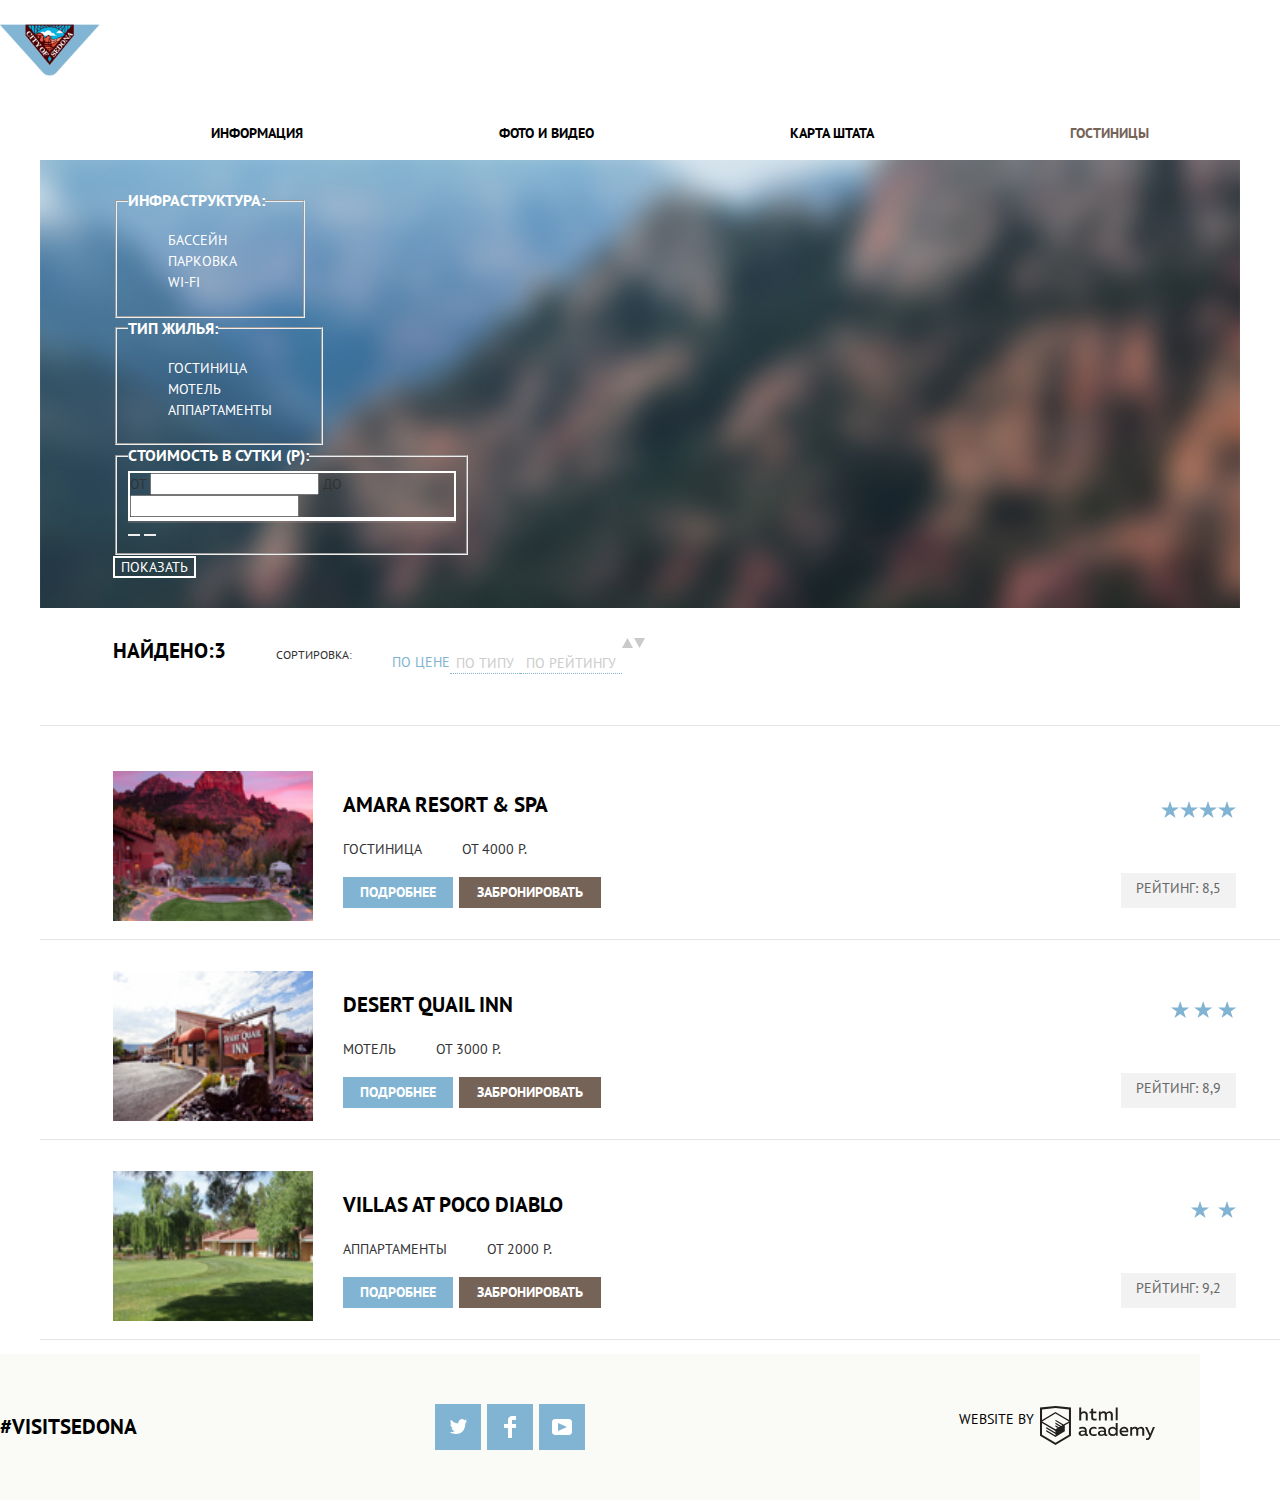
==== catalog.html @ 6a57497c "Sedona CSS 6" ====
<!DOCTYPE html>
<html lang='ru'>
  <head>
    <meta charset='utf-8'>
    <title>HTML Academy: Седона</title>
    <link rel='stylesheet' href='css/normalize.css'>
    <link rel='stylesheet' href='https://fonts.googleapis.com/css?family=PT+Sans:400,700&amp;subset=cyrillic'>
    <link rel='stylesheet' href='css/style.css'>
  </head>

  <body>
   <div class='wrapper'>

     <header class='main-header'>
       <a href='#' class='main-header-logo' aria-label='Main Page'>
         <img src='img/header/logo.svg' width='100' height='100' alt='Логотип проекта 'Седона''>
       </a>
       <nav class='main-navigation'>
         <ul class='site-navigation'>
           <li><a href='#' aria-label='Info'>Информация</a></li>
           <li><a href='#' aria-label='Photo and Video'>Фото и Видео</a></li>
           <li><a href='#' aria-label='Map of the State'>Карта Штата</a></li>
           <li><a href='#' aria-label='Hotels' class='active'>Гостиницы</a></li>
         </ul>
       </nav>
     </header>

    <main class='container'>
      <h1 class='visually-hidden'>Подбор гостиницы</h1>

      <section class='filters'>
        <h2 class='visually-hidden'>Фильтр товаров</h2>

        <form action='https://echo.htmlacademy.ru' class='filters-form' method='get'>
          <fieldset class='filters-left'>
            <legend class='filter-caption'>Инфраструктура:</legend>
          <ul class='filters-list'>
            <li class='filters-option'>
              <input type='checkbox' class='visually-hidden filters-checkbox' name='Infrastructure' id='filter-pool'  value='Бассейн' checked>
              <label for='filter-pool'>Бассейн</label>
            </li>
            <li class='filters-option'>
              <input type='checkbox' class='visually-hidden filters-checkbox' name='Infrastructure' id='filter-parking'  value='Парковка' >
              <label for='filter-parking'>Парковка</label>
            </li>
            <li class='filters-option'>
              <input type='checkbox' class='visually-hidden filters-checkbox' name='Infrastructure' id='filter-internet'  value='Wi-Fi' >
              <label for='filter-internet'>WI-FI</label>
            </li>
          </fieldset>

          <fieldset class='filters-center'>
            <legend class='filter-caption'>Тип жилья:</legend>
          <ul class='filters-list'>
            <li class='filters-option'>
              <input type='checkbox' class='visually-hidden filters-checkbox' name='type-of-house' id='filter-hotel' value='Отель' checked>
              <label for='filter-hotel'>Гостиница</label>
            </li>
            <li class='filters-option'>
              <input type='checkbox' class='visually-hidden filters-checkbox' name='type-of-house' id='filter-motel' value='Мотель' checked>
              <label for='filter-motel'>Мотель</label>
            </li>
            <li class='filters-option'>
              <input type='checkbox' class='visually-hidden filters-checkbox' name='type-of-house' id='filter-apartment' value='Аппартаменты' checked>
              <label for='filter-apartment'>Аппартаменты</label>
            </li>
          </fieldset>

          <fieldset class='filters-cost'>
          <legend class='filter-caption'>Стоимость в сутки (Р):</legend>
            <div class='filters-cost-inputs'>
              <label for='cost-from'>от</label>
              <input type='text' class='filters-cost-input filters-cost-input-min' name='cost-from' id='cost-from' value='0'>
              <label for='cost-to'>до</label>
              <input class=' filters-cost-input filters-cost-input-max' type='text' name='cost-to' id='cost-to' value='3000'>
            </div>
            <div class='filters-range'>
              <div class='filters-range-scale'>
                <div class='filters-range-bar'></div>
              </div>
              <button class='filters-range-slider filters-range-slider-min' type='button' tabindex='-1'></button>
              <button class='filters-range-slider filters-range-slider-max' type='button' tabindex='-1'></button>
            </div>
          </fieldset>

          <button type='submit' class='filter-button'>Показать</button>
        </form>
      </section>

      <section class='catalog'>
        <div class='catalog-filter'>
        <h2 class='visually-hidden'>Подобранные гостиницы</h2>
        <span class='catalog-result'>Найдено:3</span>

        <span class='catalog-sorting'>Сортировка:</span>
          <ul class='catalog-sorting-list'>
            <li class='catalog-sorting-current'>По цене</li>
            <li class='catalog-sorting-item'>
              <button type='button' class='catalog-sorting-item-button'>По типу</button>
            </li>
            <li class='catalog-sorting-item'>
              <button type='button' class='catalog-sorting-item-button'>По рейтингу</button>
            </li>
          </ul>

          <button type='button' class='catalog-sorting-button catalog-sorting-button-up'></button>
          <button type='button' class='catalog-sorting-button catalog-sorting-button-down'></button>
      </div>

        <ul class='catalog-list'>
            <li class='catalog-item'>
              <div class='catalog-item-image'>
               <img src='img/catalog/Amara-Resort-Spa.jpg' width='200' height='150' alt='Amara Resort & Spa'>
             </div>
             <div class='catalog-info'>
               <a href='#' aria-label='More Information' class='catalog-item-name'>
                 <h3>Amara Resort & Spa</h3>
               </a>
               <span class='text'>Гостиница</span>
               <span class='text'>От 4000 Р.</span>
              <a class='button-more' href='#' aria-label='More Information'> Подробнее </a>
              <a class='button-book' href='#' aria-label='Book'>Забронировать</a>
            </div>
            <div class='rating'>
              <div class='catalog-stars catalog-stars-4'></div>
              <div class='catalog-rating'>Рейтинг: 8,5</div>
            </div>
            </li>

            <li class='catalog-item'>
              <div class='catalog-item-image'>
               <img src='img/catalog/Desert-Quail-Inn.jpg' width='200' height='150' alt='Desert Quail Inn'>
             </div>
             <div class='catalog-info'>
               <a href='#' aria-label='More Information' class='catalog-item-name'>
                 <h3>Desert Quail Inn</h3>
               </a>
               <span class='text'>Мотель</span>
               <span class='text'>От 3000 Р.</span>
              <a class='button-more' href='#' aria-label='More Information'> Подробнее </a>
              <a class='button-book' href='#' aria-label='Book'>Забронировать</a>
            </div>
            <div class='rating'>
              <div class='catalog-stars catalog-stars-3'></div>
              <div class='catalog-rating'>Рейтинг: 8,9</div>
            </div>
            </li>

            <li class='catalog-item'>
              <div class='catalog-item-image'>
               <img src='img/catalog/Villas-at-Poco-Diablo.jpg' width='200' height='150' alt='Villas at Poco Diablo'>
             </div>
             <div class='catalog-info'>
               <a href='#' aria-label='More Information' class='catalog-item-name'>
                 <h3>Villas at Poco Diablo</h3>
               </a>
               <span class='text'>Аппартаменты</span>
               <span class='text'>От 2000 Р.</span>
              <a class='button-more' href='#' aria-label='More Information'> Подробнее </a>
              <a class='button-book' href='#' aria-label='Book'>Забронировать</a>
            </div>
            <div class='rating'>
              <div class='catalog-stars catalog-stars-2'></div>
              <div class='catalog-rating'>Рейтинг: 9,2</div>
            </div>
            </li>
          </ul>
      </section>
    </main>

    <footer class='main-footer'>
      <div class='footer-container'>
        <a class='transfer' href='#' aria-label='Visit Sedona'>#VISITSEDONA</a>

        <div class='footer-social'>
        <ul class='social-list'>
          <li class='social-element'>
            <a class='social-button twitter' href='#' aria-label='Twitter'>Twitter </a>
          </li>
          <li class='social-element'>
            <a class='social-button facebook' href='#' aria-label='Facebook'>Facebook</a>
          </li>
          <li class='social-element'>
            <a class='social-button youtube' href='#' aria-label='Youtube'>Youtube</a>
          </li>
        </ul>
      </div>

      <a class='copyright' href='https://htmlacademy.ru' aria-label='HTML academy'> Website By
        <div class="copyright-image"></div>
      </a>
    </div>
    </footer>

  </div>
  </body>
</html>
---- css/style.css ----
html, body {
  min-width: 1200px;
}

body {
  margin: 0;
  padding: 0;

  font-family: 'PT Sans', Arial, sans-serif;
  font-size: 14px;
  line-height: 21px;
  color: #333333;
  text-transform: uppercase;

  backrgound-color: #ffffff;
}

a {
  text-decoration: none;
}

button {
  font: inerit;
  text-align:center;
  vertical-align: middle;
  text-transform: uppercase;
  border:none;
}

.visually-hidden {
  position: absolute;
  width: 1px;
  height: 1px;
  margin: -1px;
  border: 0;
  padding: 0;
  clip: rect(0 0 0 0);
  overflow: hidden;
}

/* 1. HEADER */

.main-navigation {
  padding:0 73px;
  line-height: 26px;
  font-weight: 700;
  color: #000000;
}

.main-header-logo {
  width: 138px;
  height: 70px;
}
/* как сделать его посередине внутри ul site-navigation, если его внутри ul нет? */
/* как сделать, чтобы он вылезал на часть .main-banner? */

.site-navigation {
  display:flex;
  flex-direction: row;
  align-items: center;
  justify-content: space-around;
  flex-wrap: nowrap;
  width: 100%;
  list-style: none;
}

.site-navigation a {
  color: #000000;
}

.site-navigation a:hover {
  color: #81b3d2;
}

.site-navigation a:focus {
  color: rgba(0, 0, 0, 0.3);
}

.site-navigation a:active, .site-navigation a.active {
  color: #766357
}

/* 2 ИНФОРМАЦИОННАЯ СЕКЦИЯ НА ОСНОВНОЙ СТРАНИЦЕ */
/* 2.1. БАННЕР И ЗАГОЛОВОК */
.container {
  width: 1200px;
  margin: 0 auto;
  padding: 0 10px;
}

.main-banner {
  height: 512px;
  background-image:
  url('../img/main-page/main-page-welcome.png'),
  url('../img/main-page/main-page-background-form.png'),
  url('../img/main-page/main-page-background.jpg');
  background-repeat: no-repeat;
  background-color: #88bad8;
  background-position:  center center, center bottom, center;
  /* Картинка для фона - менять картинку или размеры */
}

.info {
  text-align: center;
}

.info h3 {
  font-size: 21px;
  font-weight: 700;
  line-height: 26px;
  color: #000000;
}

.advantage {
  margin:0;
  padding: 50px 350px;
  display:flex;
  flex-direction: row;
  align-items: center;
  flex-wrap: wrap;
}

.advantage h3 {
  width: 440px;
  margin-top: 10px;
  margin-bottom: 30px;
}

.advantage .text {
  width: 500px;
  line-height: 26px;
}

/* 2.2. ПЯТЬ ПРИЧИН */
/* 2.2.1. ГОЛУБЫЕ КВАДРАТЫ */
.odd {
  margin:0;
  padding:0;
  display: flex;
  flex-direction: row;
  justify-content: space-between;
  width: 100%;

  color: #ffffff;
  background-color: #81b3d2;
}

.odd h3 {
  color: #ffffff;
}

.odd .text {
    margin-top: 21px;
}

.info-cell {
  flex-direction: column;
  justify-content: center;
  flex-wrap: wrap;
  width: 400px;
  text-align: center;
  padding-top: 45px;
  padding-bottom: 60px;
 }

.reason-1 {
  width: 308px;
  margin: auto;
}

.reason-2 {
  width: 303px;
  margin: auto;
}

.info-section-background-1, .info-section-background-2 {
  width: 800px;
  height: 256px;
  background-repeat: no-repeat;
  background-color: #88bad8;
}

.info-section-background-1 {
  background-image: url('../img/main-page/main-page-info-background-1.jpg');
}

.info-section-background-2 {
  background-image: url('../img/main-page/main-page-info-background-2.jpg');
}

/* 2.2.2. ДОМ, ГАБМБУРГЕР, ПОДАРОК */

.info-section ul {
  list-style: none;
}

.second .features-list {
  margin:0;
  padding:0;
  list-style: none;
  display: flex;
  align-items: center;
  justify-content: space-around;
  width: 100%;
}

.second .features-item {
  width: 304px;
  margin-top: 55px;
  margin-bottom: 85px
}

.info .icon {
  background-repeat: no-repeat;
  margin:auto;
}

.house {
  width: 75px;
  height: 72px;
  background-image: url('../img/main-page/icon-house.svg');
}

.hamburger {
  width: 74px;
  height: 70px;
  background-image: url('../img/main-page/icon-hamburger.svg');
}

.gift {
  width: 64px;
  height: 76px;
  background-image: url('../img/main-page/icon-gift.svg');
}

/* 2.2.3. СЕРЫЕ КВАДРАТЫ */


.last .features-list {
  margin:0;
  padding:0;
  list-style: none;
  display: flex;
  align-items: center;
  justify-content: space-around;
  width: 100%;
  background-color: #eeeeee;
}

.last .features-item {
  width: 270px;
}

.last h3 {
  margin-top: 45px;
}

.last .text {
  margin-top: 25px;
  margin-bottom: 65px;
}


/* 3. ПОИСК ОТЕЛЯ НА ОСНОВНОЙ СТРАНИЦЕ */

.main-page-hotel-search {
  margin: 0;
  padding: 0;
  width: 568px;
  text-align: center;
  line-height: 24px;
}

.main-page-hotel-search .caption {
  font-size: 30px;
  font-weight: 700;
  line-height: 36px;
}


.hotel-search-header {
  width: 568px;
  text-align: center;
  padding-top: 55px;
  padding-bottom: 55px;
}

.hotel-search-header .caption {
  margin-bottom: 35px;
}

.hotel-search-button, .hotel-search-submit-button {
  font-family: 'PT Sans', Arial, sans-serif;
  font-size: 21px;
  font-weight:700;
  line-height: 26px;
  text-align: center;
  color: #ffffff;
}

.hotel-search-button {
  width: 568px;
  background-color: #766357;
}

.hotel-search-button:hover {
  background-color: #604e43;
}

.hotel-search-button:active {
  background-color: #503e33;
}

.hotel-search-button:focus,
.hotel-search-submit-button:focus {
  color: rgba (255, 255, 255, 0.3);
}

.hotel-search {
  width: 458px;
  margin: 55px;
  margin-bottom: 167px;
  text-align: left;
}
.hotel-search .label, .hotel-search input {
  font-family: 'PT Sans', Arial, sans-serif;
  font-weight: 700;
  line-height: 26px;
}

.-hotel-search .input {
  background-color: #f2f2f2;
}

.hotel-search input:hover {
  background-color: #ebebeb;
}

.hotel-search input:focus {
  background-color: #ffffff;
  border: 2px solid #e5e5e5;
}

.input-date {
  width: 346px;
  margin-bottom: 30px;
  margin-left: 17px;
  padding: 10px 13px;
}

.calendar {
  font-size: 0;
  background-image: url('../img/main-page/calendar.svg');
}

.calendar:hover {
  background-image: url('../img/main-page/calendar-hover.svg');
}

.calendar:active {
  background-image: url('../img/main-page/calendar-active.svg');
}

.search-input-number{
  display: flex;
  flex-direction: row;
  justify-content: space-between;
}

.search-number, .search-plus, .search-minus {
  width: 38px;
  text-align: center;
}

.search-minus, .search-plus  {
  line-height: 26px;
}

.search-minus, .search-plus, {
  color: #a9a9a9;
}

.search-minus:hover, .search-plus:hover {
  color: #000000;
}

.search-minus:active, .search-plus:active  {
  color: #81b3d2;
}

.hotel-search-submit-button {
  width: 458px;
  background-color: #81b3d2;
}

.hotel-search-submit-button:hover {
  background-color: #669ec0;
}

.hotel-search-submit-button:active {
  background-color: #5496bd;
}

.map {
  width: 1200px;
  height: 748px;
  background-image: url('../img/main-page/map');
  background-position: no-repeat;
  background-color: #f2f1ef;
}

/* 4. ПОДВАЛ */
.main-footer {
  width: 1200px;
  padding: 36px 0;
  background-color: rgba(249,251, 246, 0.9);
}

.footer-container {
  display:flex;
  align-items: center;
  justify-content: space-around;
}

.transfer {
  width: 145px;
  margin-right: 250px;

  font-size: 21px;
  font-weight: 700;
  line-height: 26px;
  color: #000000;
}

.footer-social {
  width: 200px;
}

.social-list {
  display: flex;
  flex-wrap: wrap;
  list-style: none;
}

.social-button {
  display:flex;
  width: 46px;
  height: 46px;
  margin-right: 6px;

  font-size: 0;

  background-color: #81b3d2;
  background-repeat :no-repeat;
  background-position: center;
}

.social-button:hover {
  background-color: #669ec0;
}

.social-button:active {
  background-color: #5496bd;
  opacity: 0.3;
}

.twitter {
  background-image:  url('../img/footer/twitter.svg');
}

.facebook {
  background-image:  url('../img/footer/facebook.svg');
}

.youtube {
  background-image:  url('../img/footer/youtube.svg');
}

.copyright {
  display: flex;

  width: 241px;
  margin-left: auto;

  text-align: center;
  line-height: 26px;
  color: #000000;
}

.copyright-image {
    width: 115px;
    height: 41px;
    margin-left: 6px;
    background-image:  url('../img/footer/logo-htmlacademy.svg');
    background-repeat: no-repeat;
}

.copyright-image:hover {
  background-image:  url('../img/footer/logo-htmlacademy-hover.svg');
}

.copyright-image:active {
  background-image:  url('../img/footer/logo-htmlacademy-active.svg');
}

/* 5.КАТАЛОГ- ФИЛЬТР*/

.filters {
  display:flex;
  flex-direction: column;
  align-items: left;
  flex-wrap: nowrap;
  width: 100%;
  padding: 30px 73px;

}

/* fieldset {
  border: none;
} */

.filters-list {
  list-style: none;
  color: #ffffff;
}

.filter-caption {
  font-size: 16px;
  font-weight: 700;
  color: #ffffff;
}

.filters-left {
  width: 165px;
  text-align: left;
}

.filters-center {
  width: 183px;
  text-align: left;
}

.filters-cost {
  width: 328px;
}

.filters-cost-inputs{
  border: 2px solid #ffffff;
  background-color: transparent;
}

.filters-cost-input {
  font-family: 'PT Sans', Arial, sans-serif;
  color: #ffffff;
}

.filters-range-scale {
  border-bottom: 2px solid rgba(166, 140, 135, 0.3);
}

.filters-range-bar {
  border-bottom: 2px solid #ffffff;
}

.filters-range-slider {
  background-image: url('../img/catalog/filter-range.jpg');
}

.filters-range-slider:hover {
  background-image: url('../img/catalog/filter-range-hover.jpg');
}

.filter-button {
  font-family: 'PT Sans', Arial, sans-serif;
  color: #ffffff;
  border: 2px solid #ffffff;
  background-color: transparent;
}

.filter-button:hover {
  color: #000000;
  background-color: #ffffff;
  border: 2px solid #ffffff;
}

.filters {
  background-image: url('../img/catalog/catalog-background.jpg');
  background-repeat: no-repeat;
  width: 100%;
}

.filters-checkbox, .filters-checkbox:hover  {
  background-image: url('../img/footer/checkbox-off.svg');
}

.filters-checkbox:checked, .filters-checkbox:checked:hover {
  background-image: url('../img/footer/checkbox-on.svg');
}

/* 6. КАТАЛОГ-СОРТИРОВКА*/

.catalog-filter {
  display: flex;
  flex-direction: row;
  flex-wrap: nowrap;
  justify-content: left;
  width: 100%;
  border-bottom: 1px solid #e5e5e5;
  padding: 30px 73px;
  padding-bottom: 37px;
  margin: 0;
}
/* 6.1 СОРТИРОВКА ПО ЦЕНЕ... */
.catalog-sorting {
  font-size: 12px;
  line-height: 18px;
  margin-left: 50px;
  margin-top: 8px;
}

.catalog-sorting-list {
  list-style: none;
  display: flex;
  flex-direction: row;
  flex-wrap: nowrap;
  justify-content: space-between;
  text-align: center;
  width: 250 px;
/* не получается выровнять */
}

.catalog-sorting-item-button {
  color: #cccccc;
  background-color: transparent;
}

.catalog-sorting-item, .catalog-sorting-item:hover{
  border-bottom: 1px dotted #81b3d2;
}

.catalog-sorting-current, .catalog-sorting-item:hover{
  color: #81b3d2;
}

.catalog-sorting-item:active {
  color: #000000;
  text-decoration: none;
}
/* 6.2 СОРТИРОВКА. ТРЕУГОЛЬНИКИ */

.catalog-sorting-button {
  width: 11px;
  height: 10px;
  background-color: transparent;
  background-repeat: no-repeat;
}

.catalog-sorting-button-up {
  background-image: url('../img/catalog/button-up.svg');
}

.catalog-sorting-button-up:hover {
  background-image: url('../img/catalog/button-up-hover.svg');
}

.catalog-sorting-button-up:active,
.catalog-sorting-button-up:checked  {
  background-image: url('../img/catalog/button-up-active.svg');
}

.catalog-sorting-button-down {
  background-image: url('../img/catalog/button-down.svg');
}

.catalog-sorting-button-down:hover {
  background-image: url('../img/catalog/button-down-hover.svg');
}

.catalog-sorting-button-down:active,
.catalog-sorting-button-down:checked  {
  background-image: url('../img/catalog/button-down-active.svg');
}


/* 7. КАТАЛОГ-СПИСОК РЕЗУЛЬТАТОВ*/
.catalog-list {
  padding: 0;
  list-style: none;
}
.catalog-item {
  display: flex;
  flex-direction: row;
  justify-content: left;
  flex-wrap: wrap;
  width: 100%;
  padding: 31px 73px;
  border-bottom: 1px solid #e5e5e5;
}

.catalog-item-image {
  height: 90px;
  /* Не получается уменьшить высоту картинки */
  margin-right: 30px;
}

.catalog-info {
  display: flex;
  flex-direction: row;
  justify-content: left;
  width: 258px;
  flex-wrap: wrap;
  margin-right: 520px;
}

.catalog-info .text {
  margin-right: 40px;
  margin-bottom: 17px;
}

.catalog-result, .catalog-item h3 {
  font-size: 21px;
  font-weight: 700;
  line-height: 26px;
  color: #000000;
}

.catalog-item-name:hover {
  color: #81b3d2;
}

.catalog-item-name:focus {
  color: #b2b2b2;
}

.button-more, .button-book {
  font-family: 'PT Sans', Arial, sans-serif;
  font-weight: 700;
  color: #ffffff;
  text-align: center;
  padding:5px 0;
}

.button-more:active,
.button-book:active {
  color: rgba (255, 255, 255, 0.3);
}

.button-more {
  width: 110px;
  margin-right: 6px;
  background-color: #81b3d2;
}

.button-more:hover {
  background-color: #669ec0;
}

.button-more:active {
  background-color: #5496bd;
}

.button-book{
  width: 142px;
  background-color: #766357;
}

.button-book:hover {
  background-color: #604e43;
}

.button-book:active {
  background-color: #503e33;
}

.rating {
  display:flex;
  flex-direction: row;
  justify-content: flex-end;
  width: 115px;
  flex-wrap: wrap;
}

.catalog-rating {
  width: 110px;
  padding: 0 15px;
  padding-top: 5px;
  text-align: center;
  color: #666666;
  background-color: #f2f2f2;
}

.catalog-stars {
  background-image: url('../img/catalog/star.svg');
  background-repeat: space;
  height: 17px;
  margin-top:30px;
  margin-bottom: 46px;
}

.catalog-stars-2 {
  width: 45px;
}

.catalog-stars-3 {
  width: 65px;
}

.catalog-stars-4 {
  width: 75px;
}
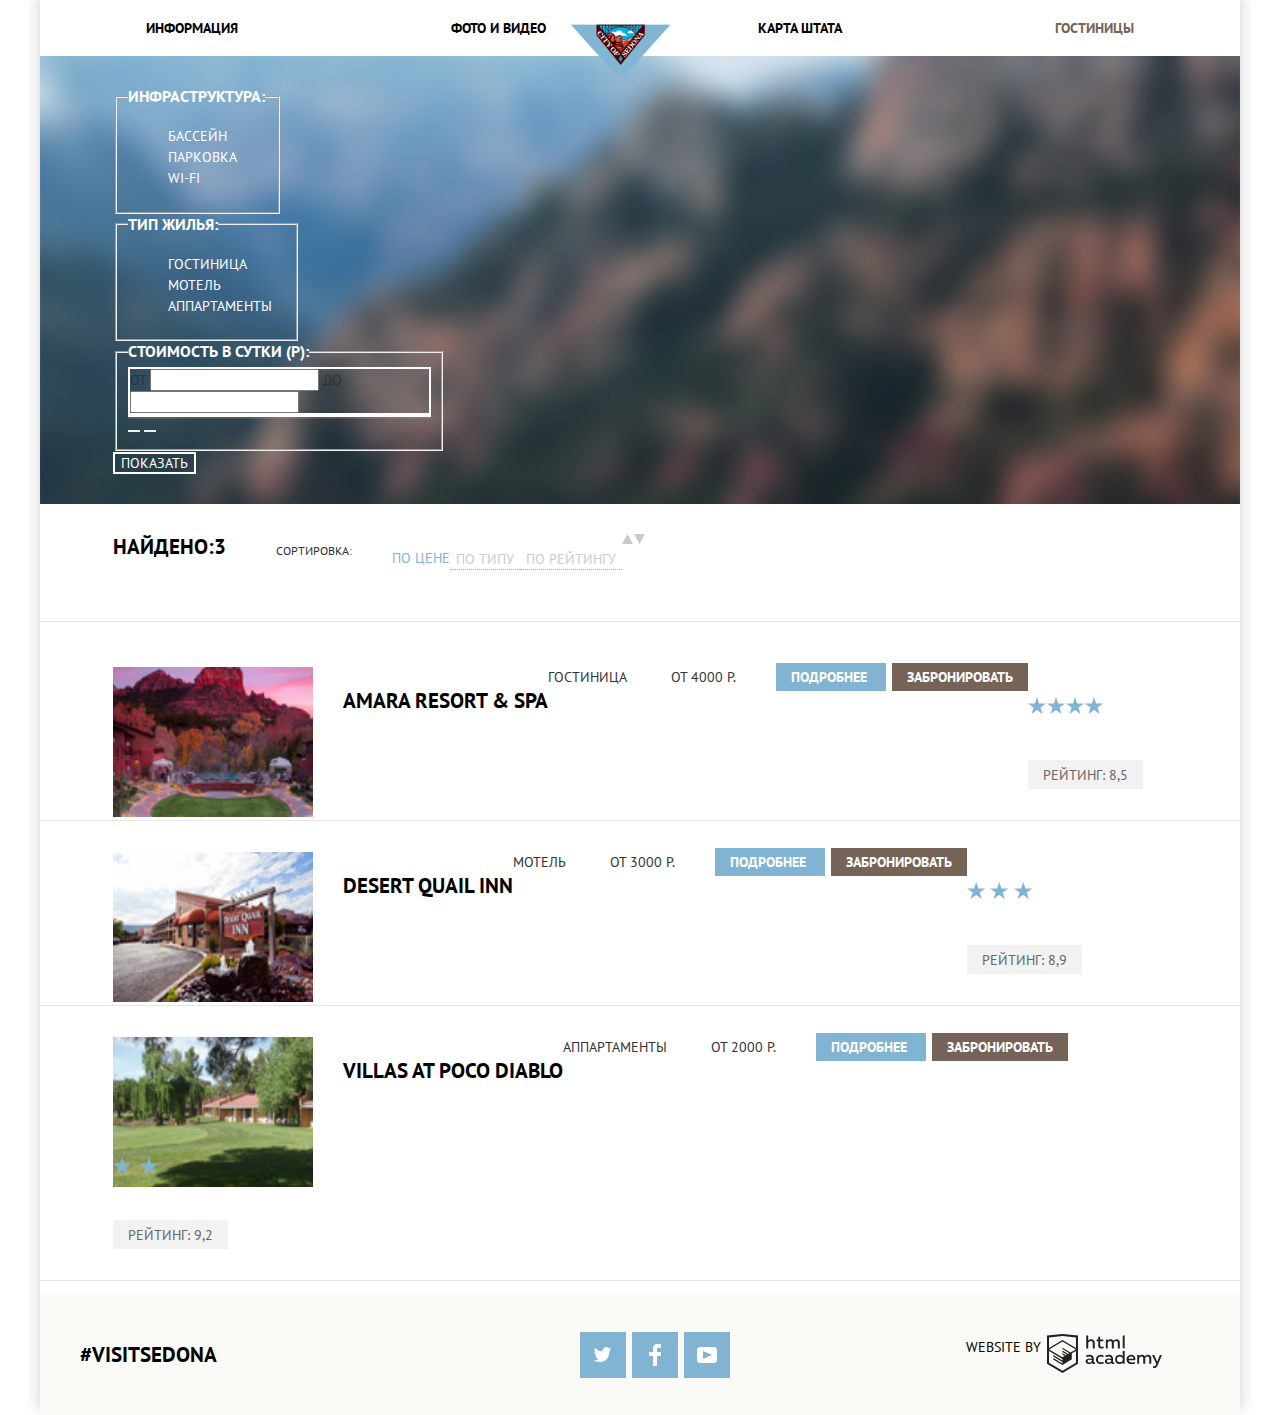
==== commit 598ec9d6: "Sedona CSS 7" ====
--- a/catalog.html
+++ b/catalog.html
@@ -113,13 +113,19 @@
                <img src='img/catalog/Amara-Resort-Spa.jpg' width='200' height='150' alt='Amara Resort & Spa'>
              </div>
              <div class='catalog-info'>
-               <a href='#' aria-label='More Information' class='catalog-item-name'>
-                 <h3>Amara Resort & Spa</h3>
-               </a>
-               <span class='text'>Гостиница</span>
-               <span class='text'>От 4000 Р.</span>
-              <a class='button-more' href='#' aria-label='More Information'> Подробнее </a>
-              <a class='button-book' href='#' aria-label='Book'>Забронировать</a>
+               <div>
+                 <a href='#' aria-label='More Information' class='catalog-item-name'>
+                   <h3>Amara Resort & Spa</h3>
+                 </a>
+               </div>
+               <div>
+                 <span class='text'>Гостиница</span>
+                 <span class='text'>От 4000 Р.</span>
+               </div>
+               <div>
+                 <a class='button-more' href='#' aria-label='More Information'> Подробнее </a>
+                 <a class='button-book' href='#' aria-label='Book'>Забронировать</a>
+               </div>
             </div>
             <div class='rating'>
               <div class='catalog-stars catalog-stars-4'></div>
@@ -132,18 +138,23 @@
                <img src='img/catalog/Desert-Quail-Inn.jpg' width='200' height='150' alt='Desert Quail Inn'>
              </div>
              <div class='catalog-info'>
-               <a href='#' aria-label='More Information' class='catalog-item-name'>
-                 <h3>Desert Quail Inn</h3>
-               </a>
-               <span class='text'>Мотель</span>
-               <span class='text'>От 3000 Р.</span>
-              <a class='button-more' href='#' aria-label='More Information'> Подробнее </a>
-              <a class='button-book' href='#' aria-label='Book'>Забронировать</a>
-            </div>
-            <div class='rating'>
-              <div class='catalog-stars catalog-stars-3'></div>
-              <div class='catalog-rating'>Рейтинг: 8,9</div>
-            </div>
+               <div>
+                 <a href='#' aria-label='More Information' class='catalog-item-name'>
+                   <h3>Desert Quail Inn</h3>
+                 </a>
+               </div>
+               <div>
+                 <span class='text'>Мотель</span>
+                 <span class='text'>От 3000 Р.</span>
+               </div>
+               <div>
+                <a class='button-more' href='#' aria-label='More Information'> Подробнее </a>
+                <a class='button-book' href='#' aria-label='Book'>Забронировать</a>
+              </div>
+              <div class='rating'>
+                <div class='catalog-stars catalog-stars-3'></div>
+                <div class='catalog-rating'>Рейтинг: 8,9</div>
+              </div>
             </li>
 
             <li class='catalog-item'>
@@ -151,13 +162,19 @@
                <img src='img/catalog/Villas-at-Poco-Diablo.jpg' width='200' height='150' alt='Villas at Poco Diablo'>
              </div>
              <div class='catalog-info'>
-               <a href='#' aria-label='More Information' class='catalog-item-name'>
-                 <h3>Villas at Poco Diablo</h3>
-               </a>
-               <span class='text'>Аппартаменты</span>
-               <span class='text'>От 2000 Р.</span>
-              <a class='button-more' href='#' aria-label='More Information'> Подробнее </a>
-              <a class='button-book' href='#' aria-label='Book'>Забронировать</a>
+               <div>
+                 <a href='#' aria-label='More Information' class='catalog-item-name'>
+                   <h3>Villas at Poco Diablo</h3>
+                 </a>
+               </div>
+               <div>
+                 <span class='text'>Аппартаменты</span>
+                 <span class='text'>От 2000 Р.</span>
+               </div>
+               <div>
+                <a class='button-more' href='#' aria-label='More Information'> Подробнее </a>
+                <a class='button-book' href='#' aria-label='Book'>Забронировать</a>
+              </div>
             </div>
             <div class='rating'>
               <div class='catalog-stars catalog-stars-2'></div>
@@ -170,9 +187,11 @@
 
     <footer class='main-footer'>
       <div class='footer-container'>
-        <a class='transfer' href='#' aria-label='Visit Sedona'>#VISITSEDONA</a>
-
-        <div class='footer-social'>
+        <div class='footer-item'>
+          <a class='transfer' href='#' aria-label='Visit Sedona'>#VISITSEDONA</a>
+        </div>
+
+        <div class='footer-item footer-social'>
         <ul class='social-list'>
           <li class='social-element'>
             <a class='social-button twitter' href='#' aria-label='Twitter'>Twitter </a>
@@ -186,11 +205,13 @@
         </ul>
       </div>
 
+      <div class='footer-item'>
       <a class='copyright' href='https://htmlacademy.ru' aria-label='HTML academy'> Website By
         <div class="copyright-image"></div>
       </a>
     </div>
-    </footer>
+  </div>
+  </footer>
 
   </div>
   </body>
--- a/css/style.css
+++ b/css/style.css
@@ -12,7 +12,18 @@
   color: #333333;
   text-transform: uppercase;
 
-  backrgound-color: #ffffff;
+  backrgound-color: #f2f2f2;
+}
+
+body * {
+  box-sizing: border-box;
+}
+
+.wrapper {
+  width: 1200px;
+  margin: 0 auto;
+  background: #fff;
+  box-shadow: 0 -5px 15px 0 rgba(0,0,0,.2);
 }
 
 a {
@@ -41,13 +52,16 @@
 /* 1. HEADER */
 
 .main-navigation {
-  padding:0 73px;
   line-height: 26px;
   font-weight: 700;
   color: #000000;
 }
 
 .main-header-logo {
+  position: absolute;
+  top: 0;
+  left: 50%;
+  margin-left: -69px;
   width: 138px;
   height: 70px;
 }
@@ -62,6 +76,8 @@
   flex-wrap: nowrap;
   width: 100%;
   list-style: none;
+  margin: 0;
+  padding: 15px 0;
 }
 
 .site-navigation a {
@@ -82,12 +98,6 @@
 
 /* 2 ИНФОРМАЦИОННАЯ СЕКЦИЯ НА ОСНОВНОЙ СТРАНИЦЕ */
 /* 2.1. БАННЕР И ЗАГОЛОВОК */
-.container {
-  width: 1200px;
-  margin: 0 auto;
-  padding: 0 10px;
-}
-
 .main-banner {
   height: 512px;
   background-image:
@@ -96,7 +106,7 @@
   url('../img/main-page/main-page-background.jpg');
   background-repeat: no-repeat;
   background-color: #88bad8;
-  background-position:  center center, center bottom, center;
+  background-position: center 76px, center bottom, center -58px;
   /* Картинка для фона - менять картинку или размеры */
 }
 
@@ -107,7 +117,6 @@
 .info h3 {
   font-size: 21px;
   font-weight: 700;
-  line-height: 26px;
   color: #000000;
 }
 
@@ -133,6 +142,10 @@
 
 /* 2.2. ПЯТЬ ПРИЧИН */
 /* 2.2.1. ГОЛУБЫЕ КВАДРАТЫ */
+.info-section text {
+  margin-top: 20px;
+}
+
 .odd {
   margin:0;
   padding:0;
@@ -147,10 +160,6 @@
 
 .odd h3 {
   color: #ffffff;
-}
-
-.odd .text {
-    margin-top: 21px;
 }
 
 .info-cell {
@@ -159,23 +168,11 @@
   flex-wrap: wrap;
   width: 400px;
   text-align: center;
-  padding-top: 45px;
-  padding-bottom: 60px;
+  padding: 32px 50px 56px;
  }
-
-.reason-1 {
-  width: 308px;
-  margin: auto;
-}
-
-.reason-2 {
-  width: 303px;
-  margin: auto;
-}
 
 .info-section-background-1, .info-section-background-2 {
   width: 800px;
-  height: 256px;
   background-repeat: no-repeat;
   background-color: #88bad8;
 }
@@ -203,16 +200,20 @@
   justify-content: space-around;
   width: 100%;
 }
-
-.second .features-item {
-  width: 304px;
-  margin-top: 55px;
-  margin-bottom: 85px
+.features-item {
+  width: 33.33%;
+  padding: 44px 50px 80px;
+}
+
+.features-item h3 {
+  margin: 0 0 22px;
 }
 
 .info .icon {
   background-repeat: no-repeat;
-  margin:auto;
+  margin: auto;
+  margin-bottom: 30px;
+  margin-top: 15px;
 }
 
 .house {
@@ -248,23 +249,17 @@
 }
 
 .last .features-item {
-  width: 270px;
+  padding-bottom: 65px;
 }
 
 .last h3 {
   margin-top: 45px;
 }
 
-.last .text {
-  margin-top: 25px;
-  margin-bottom: 65px;
-}
-
-
 /* 3. ПОИСК ОТЕЛЯ НА ОСНОВНОЙ СТРАНИЦЕ */
 
 .main-page-hotel-search {
-  margin: 0;
+  margin: 0 auto;
   padding: 0;
   width: 568px;
   text-align: center;
@@ -281,8 +276,8 @@
 .hotel-search-header {
   width: 568px;
   text-align: center;
-  padding-top: 55px;
-  padding-bottom: 55px;
+  padding-top: 44px;
+  padding-bottom: 44px;
 }
 
 .hotel-search-header .caption {
@@ -299,7 +294,8 @@
 }
 
 .hotel-search-button {
-  width: 568px;
+  width: 100%;
+  padding: 30px;
   background-color: #766357;
 }
 
@@ -402,8 +398,6 @@
 }
 
 .map {
-  width: 1200px;
-  height: 748px;
   background-image: url('../img/main-page/map');
   background-position: no-repeat;
   background-color: #f2f1ef;
@@ -411,15 +405,23 @@
 
 /* 4. ПОДВАЛ */
 .main-footer {
-  width: 1200px;
-  padding: 36px 0;
+  padding: 23px 0;
   background-color: rgba(249,251, 246, 0.9);
+}
+
+.main-page-footer {
+    margin-top: -120px;
 }
 
 .footer-container {
   display:flex;
   align-items: center;
   justify-content: space-around;
+}
+
+.footer-item {
+  width: 33.33%;
+  text-align: center
 }
 
 .transfer {
@@ -687,6 +689,7 @@
   padding: 0;
   list-style: none;
 }
+
 .catalog-item {
   display: flex;
   flex-direction: row;
@@ -697,9 +700,13 @@
   border-bottom: 1px solid #e5e5e5;
 }
 
+.catalog-item-name {
+
+}
+
 .catalog-item-image {
   height: 90px;
-  /* Не получается уменьшить высоту картинки */
+  width: 135;
   margin-right: 30px;
 }
 
@@ -707,9 +714,7 @@
   display: flex;
   flex-direction: row;
   justify-content: left;
-  width: 258px;
   flex-wrap: wrap;
-  margin-right: 520px;
 }
 
 .catalog-info .text {
@@ -737,7 +742,7 @@
   font-weight: 700;
   color: #ffffff;
   text-align: center;
-  padding:5px 0;
+  padding:5px 15px;
 }
 
 .button-more:active,
@@ -746,7 +751,6 @@
 }
 
 .button-more {
-  width: 110px;
   margin-right: 6px;
   background-color: #81b3d2;
 }
@@ -760,7 +764,6 @@
 }
 
 .button-book{
-  width: 142px;
   background-color: #766357;
 }
 
@@ -781,8 +784,8 @@
 }
 
 .catalog-rating {
-  width: 110px;
-  padding: 0 15px;
+  width: 115px;
+  padding: 3px 15px;
   padding-top: 5px;
   text-align: center;
   color: #666666;
@@ -795,6 +798,7 @@
   height: 17px;
   margin-top:30px;
   margin-bottom: 46px;
+  margin-right: auto;
 }
 
 .catalog-stars-2 {
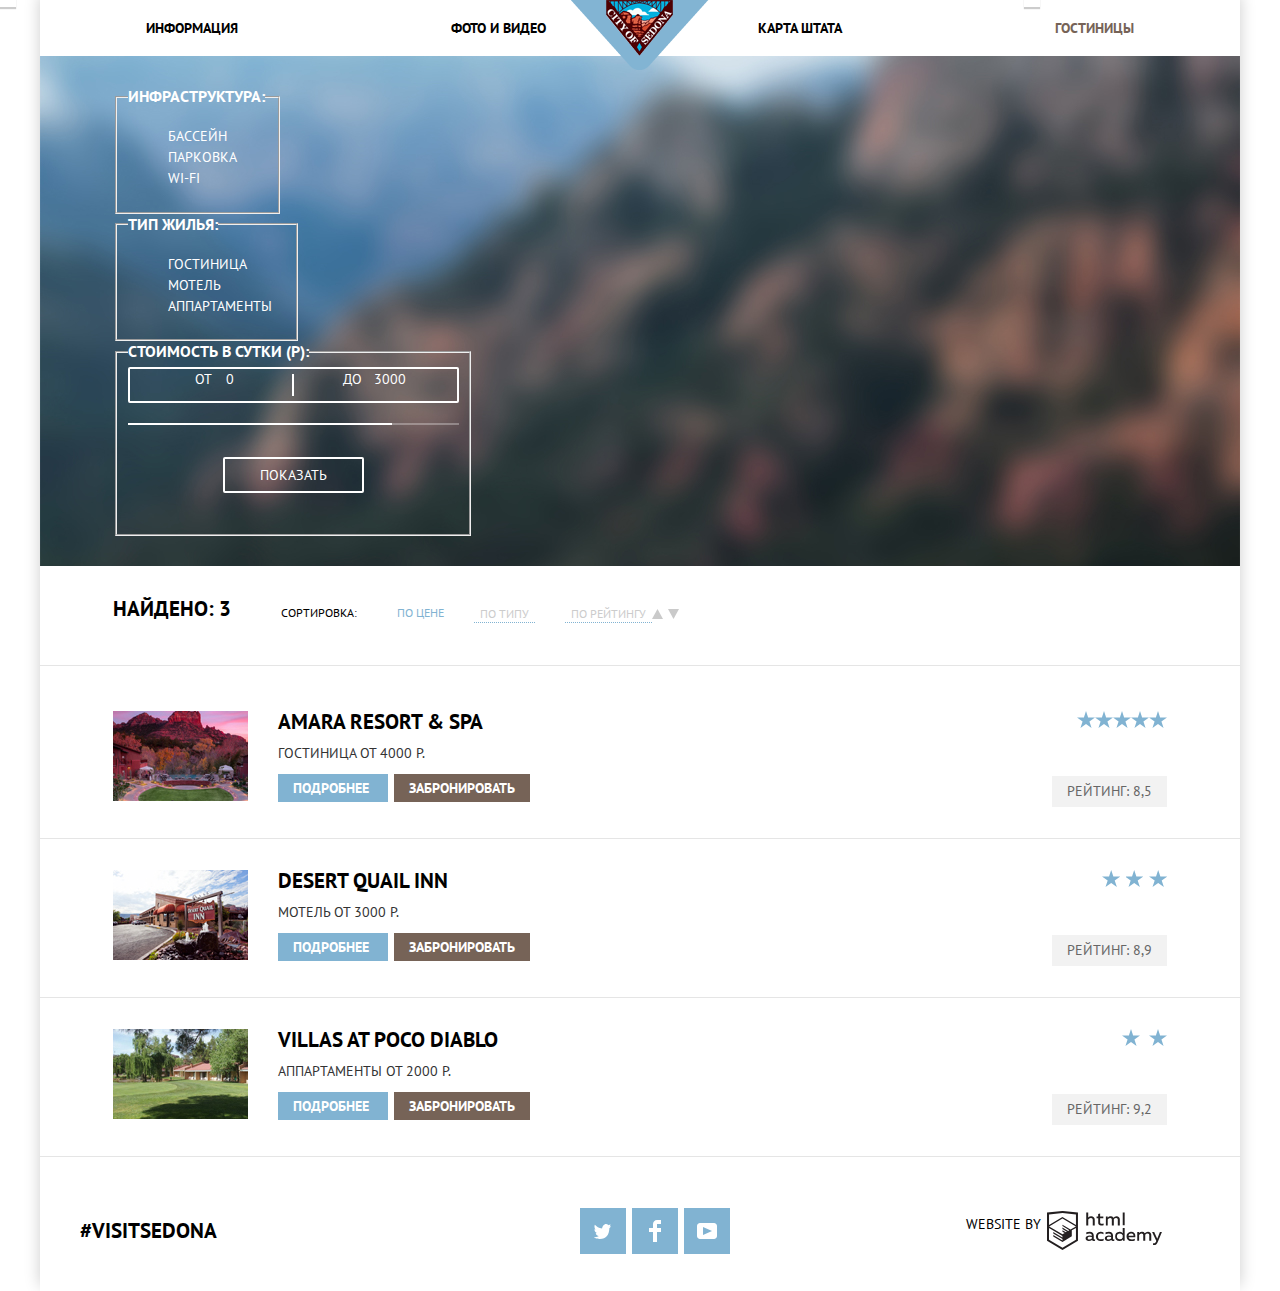
==== commit 8901bb62: "Sedona CSS 7" ====
--- a/catalog.html
+++ b/catalog.html
@@ -13,7 +13,7 @@
 
      <header class='main-header'>
        <a href='#' class='main-header-logo' aria-label='Main Page'>
-         <img src='img/header/logo.svg' width='100' height='100' alt='Логотип проекта 'Седона''>
+         <img src='img/header/logo.svg' width='138' height='70' alt='Логотип проекта 'Седона''>
        </a>
        <nav class='main-navigation'>
          <ul class='site-navigation'>
@@ -78,19 +78,19 @@
               <div class='filters-range-scale'>
                 <div class='filters-range-bar'></div>
               </div>
-              <button class='filters-range-slider filters-range-slider-min' type='button' tabindex='-1'></button>
-              <button class='filters-range-slider filters-range-slider-max' type='button' tabindex='-1'></button>
-            </div>
+              <div class='filters-range-slider filters-range-slider-min'></div>
+              <div class='filters-range-slider filters-range-slider-max'></div>
+            </div>
+            <button type='submit' class='filter-button'>Показать</button>
           </fieldset>
 
-          <button type='submit' class='filter-button'>Показать</button>
         </form>
       </section>
 
       <section class='catalog'>
         <div class='catalog-filter'>
         <h2 class='visually-hidden'>Подобранные гостиницы</h2>
-        <span class='catalog-result'>Найдено:3</span>
+        <span class='catalog-result'>Найдено: 3</span>
 
         <span class='catalog-sorting'>Сортировка:</span>
           <ul class='catalog-sorting-list'>
@@ -103,26 +103,28 @@
             </li>
           </ul>
 
-          <button type='button' class='catalog-sorting-button catalog-sorting-button-up'></button>
-          <button type='button' class='catalog-sorting-button catalog-sorting-button-down'></button>
+          <div class='right'>
+            <button type='button' class='catalog-sorting-button catalog-sorting-button-up'></button>
+            <button type='button' class='catalog-sorting-button catalog-sorting-button-down' ></button>
+          </div>
       </div>
 
         <ul class='catalog-list'>
             <li class='catalog-item'>
               <div class='catalog-item-image'>
-               <img src='img/catalog/Amara-Resort-Spa.jpg' width='200' height='150' alt='Amara Resort & Spa'>
+               <img src='img/catalog/Amara-Resort-Spa.jpg'  width='135' height='90' alt='Amara Resort & Spa'>
              </div>
              <div class='catalog-info'>
-               <div>
+               <div class='catalog-name'>
                  <a href='#' aria-label='More Information' class='catalog-item-name'>
                    <h3>Amara Resort & Spa</h3>
                  </a>
                </div>
-               <div>
+               <div class='catalog-text'>
                  <span class='text'>Гостиница</span>
-                 <span class='text'>От 4000 Р.</span>
-               </div>
-               <div>
+                 <span class='text text-price'>От 4000 Р.</span>
+               </div>
+               <div class='catalog-button'>
                  <a class='button-more' href='#' aria-label='More Information'> Подробнее </a>
                  <a class='button-book' href='#' aria-label='Book'>Забронировать</a>
                </div>
@@ -135,22 +137,23 @@
 
             <li class='catalog-item'>
               <div class='catalog-item-image'>
-               <img src='img/catalog/Desert-Quail-Inn.jpg' width='200' height='150' alt='Desert Quail Inn'>
+               <img src='img/catalog/Desert-Quail-Inn.jpg' width='135' height='90' alt='Desert Quail Inn'>
              </div>
              <div class='catalog-info'>
-               <div>
+               <div class='catalog-name'>
                  <a href='#' aria-label='More Information' class='catalog-item-name'>
                    <h3>Desert Quail Inn</h3>
                  </a>
                </div>
-               <div>
+               <div class='catalog-text'>
                  <span class='text'>Мотель</span>
                  <span class='text'>От 3000 Р.</span>
                </div>
-               <div>
+               <div class='catalog-button'>
                 <a class='button-more' href='#' aria-label='More Information'> Подробнее </a>
                 <a class='button-book' href='#' aria-label='Book'>Забронировать</a>
               </div>
+            </div>
               <div class='rating'>
                 <div class='catalog-stars catalog-stars-3'></div>
                 <div class='catalog-rating'>Рейтинг: 8,9</div>
@@ -159,19 +162,19 @@
 
             <li class='catalog-item'>
               <div class='catalog-item-image'>
-               <img src='img/catalog/Villas-at-Poco-Diablo.jpg' width='200' height='150' alt='Villas at Poco Diablo'>
+               <img src='img/catalog/Villas-at-Poco-Diablo.jpg'  width='135' height='90' alt='Villas at Poco Diablo'>
              </div>
              <div class='catalog-info'>
-               <div>
+               <div class='catalog-name'>
                  <a href='#' aria-label='More Information' class='catalog-item-name'>
                    <h3>Villas at Poco Diablo</h3>
                  </a>
                </div>
-               <div>
+               <div class='catalog-text'>
                  <span class='text'>Аппартаменты</span>
                  <span class='text'>От 2000 Р.</span>
                </div>
-               <div>
+               <div class='catalog-button'>
                 <a class='button-more' href='#' aria-label='More Information'> Подробнее </a>
                 <a class='button-book' href='#' aria-label='Book'>Забронировать</a>
               </div>
--- a/css/style.css
+++ b/css/style.css
@@ -62,8 +62,6 @@
   top: 0;
   left: 50%;
   margin-left: -69px;
-  width: 138px;
-  height: 70px;
 }
 /* как сделать его посередине внутри ul site-navigation, если его внутри ul нет? */
 /* как сделать, чтобы он вылезал на часть .main-banner? */
@@ -142,10 +140,6 @@
 
 /* 2.2. ПЯТЬ ПРИЧИН */
 /* 2.2.1. ГОЛУБЫЕ КВАДРАТЫ */
-.info-section text {
-  margin-top: 20px;
-}
-
 .odd {
   margin:0;
   padding:0;
@@ -252,10 +246,6 @@
   padding-bottom: 65px;
 }
 
-.last h3 {
-  margin-top: 45px;
-}
-
 /* 3. ПОИСК ОТЕЛЯ НА ОСНОВНОЙ СТРАНИЦЕ */
 
 .main-page-hotel-search {
@@ -386,6 +376,7 @@
 
 .hotel-search-submit-button {
   width: 458px;
+  padding: 15px;
   background-color: #81b3d2;
 }
 
@@ -405,12 +396,13 @@
 
 /* 4. ПОДВАЛ */
 .main-footer {
+  position: relative;
   padding: 23px 0;
-  background-color: rgba(249,251, 246, 0.9);
 }
 
 .main-page-footer {
     margin-top: -120px;
+      background-color: rgba(249,251, 246, 0.9);
 }
 
 .footer-container {
@@ -542,49 +534,6 @@
   text-align: left;
 }
 
-.filters-cost {
-  width: 328px;
-}
-
-.filters-cost-inputs{
-  border: 2px solid #ffffff;
-  background-color: transparent;
-}
-
-.filters-cost-input {
-  font-family: 'PT Sans', Arial, sans-serif;
-  color: #ffffff;
-}
-
-.filters-range-scale {
-  border-bottom: 2px solid rgba(166, 140, 135, 0.3);
-}
-
-.filters-range-bar {
-  border-bottom: 2px solid #ffffff;
-}
-
-.filters-range-slider {
-  background-image: url('../img/catalog/filter-range.jpg');
-}
-
-.filters-range-slider:hover {
-  background-image: url('../img/catalog/filter-range-hover.jpg');
-}
-
-.filter-button {
-  font-family: 'PT Sans', Arial, sans-serif;
-  color: #ffffff;
-  border: 2px solid #ffffff;
-  background-color: transparent;
-}
-
-.filter-button:hover {
-  color: #000000;
-  background-color: #ffffff;
-  border: 2px solid #ffffff;
-}
-
 .filters {
   background-image: url('../img/catalog/catalog-background.jpg');
   background-repeat: no-repeat;
@@ -592,11 +541,119 @@
 }
 
 .filters-checkbox, .filters-checkbox:hover  {
-  background-image: url('../img/footer/checkbox-off.svg');
+  background-image: url('../img/catalog/checkbox-off.svg');
 }
 
 .filters-checkbox:checked, .filters-checkbox:checked:hover {
-  background-image: url('../img/footer/checkbox-on.svg');
+  background-image: url('../img/catalog/checkbox-on.svg');
+}
+
+/* 5.1. ФИЛЬТР СТОИМОСТИ В СУТКИ */
+
+.filters-cost {
+  width: 328px;
+}
+
+.filters-cost-inputs {
+  position: relative;
+  margin-bottom: 20px;
+  height: 36px;
+  border: 2px solid #ffffff;
+  border-radius: 2px;
+  background-color: transparent;
+}
+
+.filters-cost-inputs ::after {
+  content: '';
+  position: absolute;
+
+  top: 50%;
+  left: 50%;
+
+  width: 2px;
+  height: 22px;
+
+  background: #ffffff;
+  transform: translate(-50%, -50%);
+
+}
+
+.filters-cost-inputs label {
+  width: 90px;
+  padding-left: 65px;
+
+  display: inline-block;
+  font-size: 14px;
+  color: #ffffff;
+
+  cursor: pointer;
+}
+
+.filters-cost-input {
+  width: 50px;
+  margin:0;
+
+  font-family: 'PT Sans', Arial, sans-serif;
+  color: #ffffff;
+
+  border: none;
+  background-color: transparent;
+}
+
+.filter-range {
+  position: relative;
+}
+
+.filters-range-scale {
+  height: 2px;
+  background: rgba(255, 255, 255, 0.3);
+}
+
+.filters-range-bar {
+  width: 80%;
+  border-bottom: 2px solid #ffffff;
+ }
+
+.filters-range-slider {
+  position: absolute;
+  top: -9px;
+  /* background-image: url ('../img/catalog/filter-range.svg'); */
+
+  width: 4px;
+  height: 4px;
+
+  background-color: #ababab;
+  border: 8px solid #ffffff;
+  border-raduis: 50%;
+ box-shadow: 0 2px 1px 0 rgba(0, 1, 1, 0.2);
+  cursor: pointer;
+}
+
+.filters-range-slider:hover {
+ background: #1c4f80;
+}
+
+.filters-range-slider-min {
+  left: 0;
+}
+.filters-range-slider-max {
+  left: 80%;
+}
+
+.filter-button {
+  margin: 32px 95px;
+  padding: 8px 35px;
+  font-family: 'PT Sans', Arial, sans-serif;
+  color: #ffffff;
+  border: 2px solid #ffffff;
+  border-radius: 2px;
+  background-color: transparent;
+  cursor: pointer;
+}
+
+.filter-button:hover {
+  color: #000000;
+  background-color: #ffffff;
 }
 
 /* 6. КАТАЛОГ-СОРТИРОВКА*/
@@ -609,15 +666,17 @@
   width: 100%;
   border-bottom: 1px solid #e5e5e5;
   padding: 30px 73px;
-  padding-bottom: 37px;
-  margin: 0;
 }
 /* 6.1 СОРТИРОВКА ПО ЦЕНЕ... */
 .catalog-sorting {
+  margin-left: 50px;
+  color: #000000;
+}
+
+.catalog-sorting, .catalog-sorting-list {
+  margin-top: 8px;
   font-size: 12px;
   line-height: 18px;
-  margin-left: 50px;
-  margin-top: 8px;
 }
 
 .catalog-sorting-list {
@@ -625,22 +684,26 @@
   display: flex;
   flex-direction: row;
   flex-wrap: nowrap;
-  justify-content: space-between;
-  text-align: center;
   width: 250 px;
-/* не получается выровнять */
-}
-
+}
+
+.catalog-sorting-item {
+  margin-left: 30px;
+}
+
+.catalog-sorting-current {
+  border-bottom: 1px dotted rgba(255, 255, 255, 0);
+}
 .catalog-sorting-item-button {
   color: #cccccc;
   background-color: transparent;
 }
 
-.catalog-sorting-item, .catalog-sorting-item:hover{
+.catalog-sorting-item, .catalog-sorting-item-button:hover{
   border-bottom: 1px dotted #81b3d2;
 }
 
-.catalog-sorting-current, .catalog-sorting-item:hover{
+.catalog-sorting-current, .catalog-sorting-item-button:hover{
   color: #81b3d2;
 }
 
@@ -649,10 +712,16 @@
   text-decoration: none;
 }
 /* 6.2 СОРТИРОВКА. ТРЕУГОЛЬНИКИ */
+
+.button-right {
+  margin-left: auto;
+  margin-right: 0;
+}
 
 .catalog-sorting-button {
   width: 11px;
   height: 10px;
+  margin-top: 12px;
   background-color: transparent;
   background-repeat: no-repeat;
 }
@@ -694,32 +763,25 @@
   display: flex;
   flex-direction: row;
   justify-content: left;
-  flex-wrap: wrap;
   width: 100%;
   padding: 31px 73px;
   border-bottom: 1px solid #e5e5e5;
 }
 
-.catalog-item-name {
-
-}
-
 .catalog-item-image {
-  height: 90px;
-  width: 135;
   margin-right: 30px;
 }
 
 .catalog-info {
-  display: flex;
-  flex-direction: row;
-  justify-content: left;
-  flex-wrap: wrap;
-}
-
-.catalog-info .text {
-  margin-right: 40px;
-  margin-bottom: 17px;
+  margin-top: -23px;
+}
+
+.catalog-name{
+  margin-bottom: -13px;
+}
+
+.catalog-text {
+  margin-bottom: 14px;
 }
 
 .catalog-result, .catalog-item h3 {
@@ -776,15 +838,15 @@
 }
 
 .rating {
+  margin-left: auto;
+  margin-right: 0;
   display:flex;
-  flex-direction: row;
-  justify-content: flex-end;
   width: 115px;
   flex-wrap: wrap;
+  margin-top: -30px;
 }
 
 .catalog-rating {
-  width: 115px;
   padding: 3px 15px;
   padding-top: 5px;
   text-align: center;
@@ -793,12 +855,13 @@
 }
 
 .catalog-stars {
+  margin-left: auto;
+  margin-right: 0;
   background-image: url('../img/catalog/star.svg');
   background-repeat: space;
   height: 17px;
   margin-top:30px;
   margin-bottom: 46px;
-  margin-right: auto;
 }
 
 .catalog-stars-2 {
@@ -810,5 +873,5 @@
 }
 
 .catalog-stars-4 {
-  width: 75px;
-}
+  width: 90px;
+}
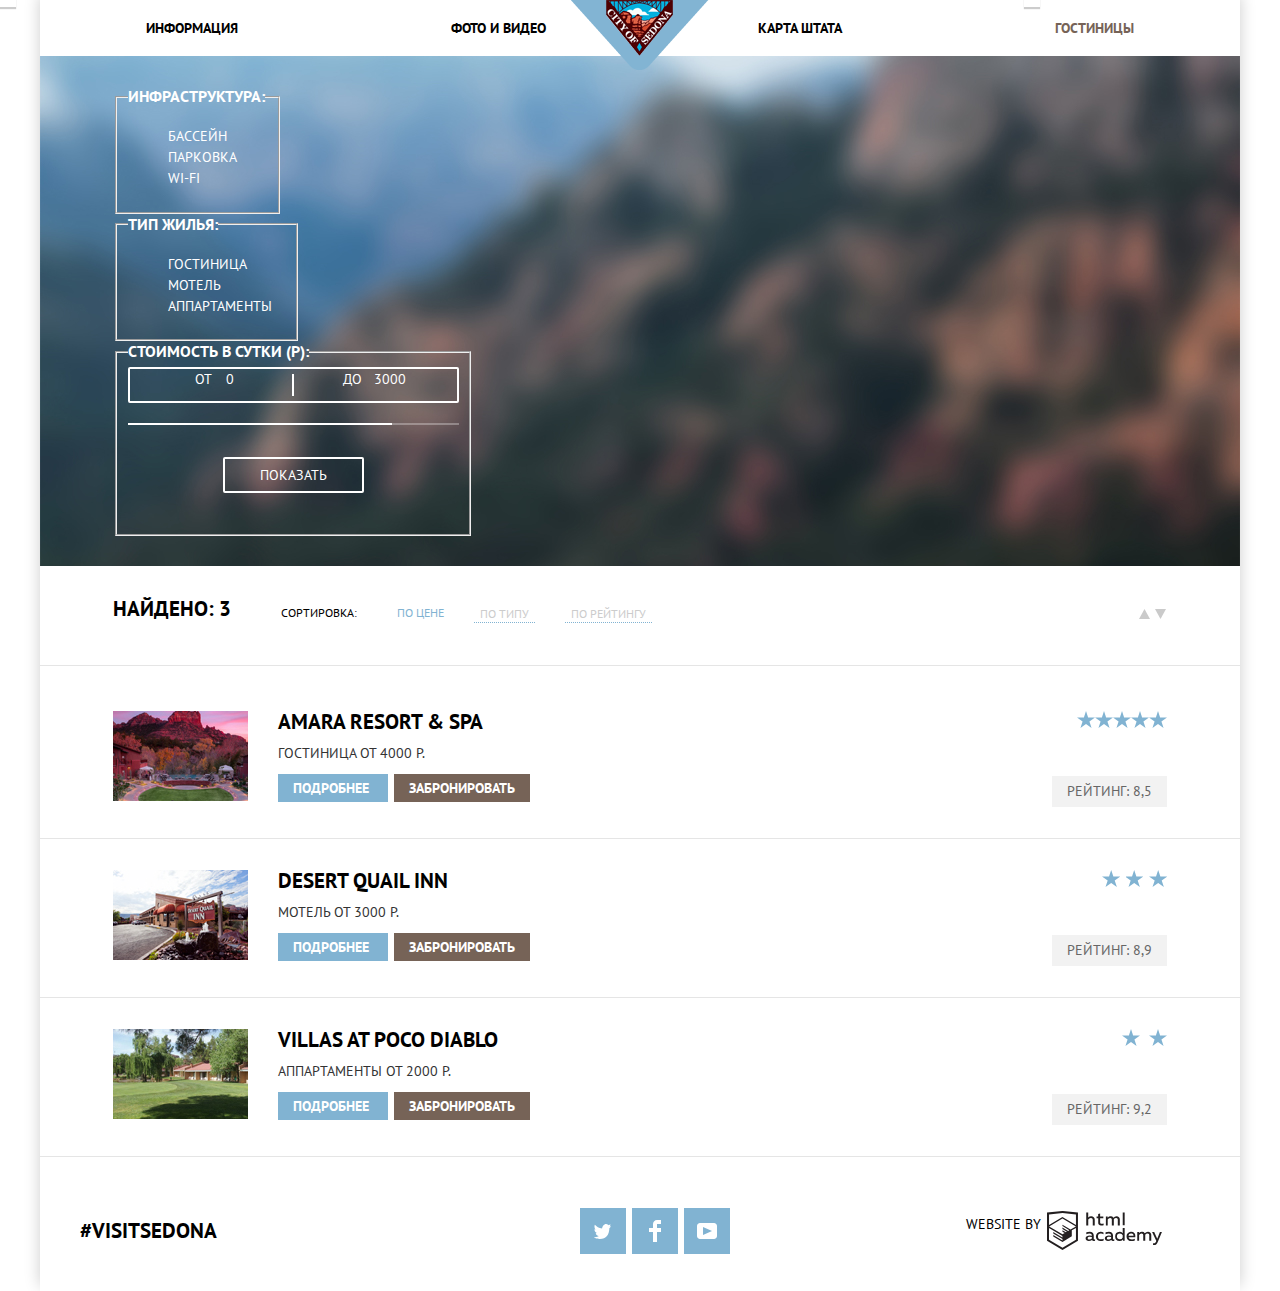
==== commit 8dc93738: "Sedona CSS 8" ====
--- a/catalog.html
+++ b/catalog.html
@@ -103,7 +103,7 @@
             </li>
           </ul>
 
-          <div class='right'>
+          <div class='button-right'>
             <button type='button' class='catalog-sorting-button catalog-sorting-button-up'></button>
             <button type='button' class='catalog-sorting-button catalog-sorting-button-down' ></button>
           </div>
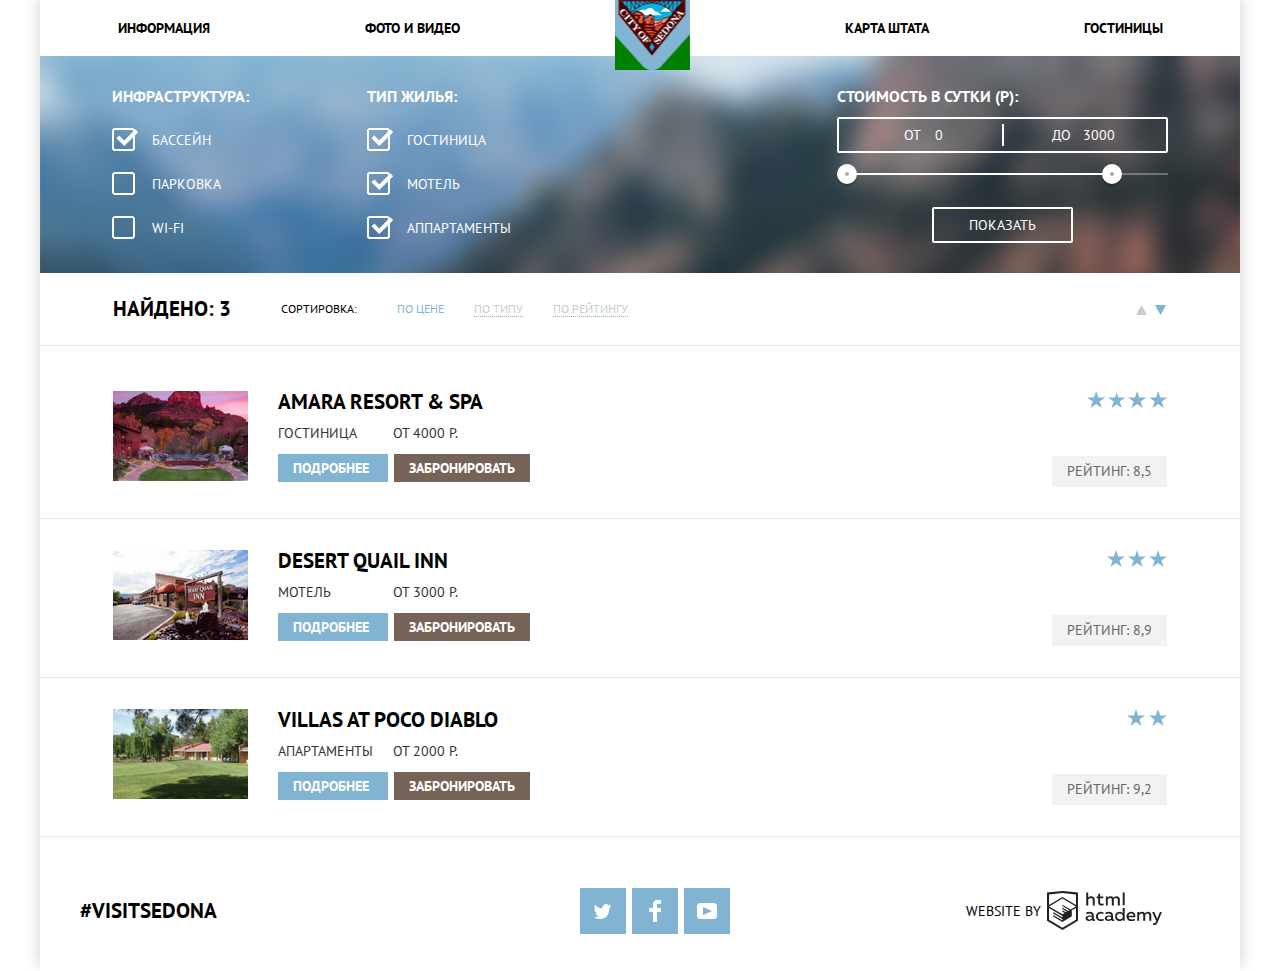
==== commit 7b89cfdc: "Sedona CSS 9" ====
--- a/catalog.html
+++ b/catalog.html
@@ -12,15 +12,16 @@
    <div class='wrapper'>
 
      <header class='main-header'>
-       <a href='#' class='main-header-logo' aria-label='Main Page'>
-         <img src='img/header/logo.svg' width='138' height='70' alt='Логотип проекта 'Седона''>
-       </a>
+       <!-- <a class='main-header-logo'>
+         <img src='img/header/logo.svg' width='100' height='100' alt='Логотип проекта 'Седона''>
+       </a> -->
        <nav class='main-navigation'>
          <ul class='site-navigation'>
            <li><a href='#' aria-label='Info'>Информация</a></li>
            <li><a href='#' aria-label='Photo and Video'>Фото и Видео</a></li>
+           <li><a class='main-header-logo' href='/index.html' aria-label='Logo'>Логотип</a></li>
            <li><a href='#' aria-label='Map of the State'>Карта Штата</a></li>
-           <li><a href='#' aria-label='Hotels' class='active'>Гостиницы</a></li>
+           <li><a href='#' aria-label='Hotels'>Гостиницы</a></li>
          </ul>
        </nav>
      </header>
@@ -105,7 +106,7 @@
 
           <div class='button-right'>
             <button type='button' class='catalog-sorting-button catalog-sorting-button-up'></button>
-            <button type='button' class='catalog-sorting-button catalog-sorting-button-down' ></button>
+            <button type='button' class='catalog-sorting-button catalog-sorting-button-down catalog-sorting-button-down-active'></button>
           </div>
       </div>
 
@@ -171,7 +172,7 @@
                  </a>
                </div>
                <div class='catalog-text'>
-                 <span class='text'>Аппартаменты</span>
+                 <span class='text'>Апартаменты</span>
                  <span class='text'>От 2000 Р.</span>
                </div>
                <div class='catalog-button'>
--- a/css/style.css
+++ b/css/style.css
@@ -17,6 +17,7 @@
 
 body * {
   box-sizing: border-box;
+  outline: none;
 }
 
 .wrapper {
@@ -36,6 +37,7 @@
   vertical-align: middle;
   text-transform: uppercase;
   border:none;
+  cursor: pointer;
 }
 
 .visually-hidden {
@@ -56,15 +58,6 @@
   font-weight: 700;
   color: #000000;
 }
-
-.main-header-logo {
-  position: absolute;
-  top: 0;
-  left: 50%;
-  margin-left: -69px;
-}
-/* как сделать его посередине внутри ul site-navigation, если его внутри ul нет? */
-/* как сделать, чтобы он вылезал на часть .main-banner? */
 
 .site-navigation {
   display:flex;
@@ -93,6 +86,23 @@
 .site-navigation a:active, .site-navigation a.active {
   color: #766357
 }
+
+
+.main-header-logo {
+  display: block;
+  position: relative;
+  width: 75px;
+  height: 70px;
+  margin-top: -15px;
+  margin-bottom: -29px;
+  font-size: 0;
+
+  background-image: url('../img/header/logo.svg');
+  background-repeat: no-repeat;
+  background-position: center;
+  background-color: green;
+}
+
 
 /* 2 ИНФОРМАЦИОННАЯ СЕКЦИЯ НА ОСНОВНОЙ СТРАНИЦЕ */
 /* 2.1. БАННЕР И ЗАГОЛОВОК */
@@ -165,6 +175,15 @@
   padding: 32px 50px 56px;
  }
 
+ .info-section .text {
+   margin-top: 20px;
+ }
+
+.number:before, .number:after {
+  content:'—';
+  padding: 0 3px;
+}
+
 .info-section-background-1, .info-section-background-2 {
   width: 800px;
   background-repeat: no-repeat;
@@ -302,20 +321,28 @@
   color: rgba (255, 255, 255, 0.3);
 }
 
+/* 3.2 ФОРМА ПОИСКА ОТЕЛЯ НА ГЛАВНОЙ СТРАНИЦЕ */
+
 .hotel-search {
-  width: 458px;
-  margin: 55px;
-  margin-bottom: 167px;
+  width: 568px;
+  padding: 55px;
   text-align: left;
-}
-.hotel-search .label, .hotel-search input {
+  background-color: #fff;
+  box-shadow:0 0 15px 0 rgba(0,0,0,.2);
+}
+
+.hotel-search .input {
+  margin: 0;
   font-family: 'PT Sans', Arial, sans-serif;
   font-weight: 700;
   line-height: 26px;
-}
-
-.-hotel-search .input {
+  padding: 10px 0;
+}
+
+.hotel-search input {
+  padding: 4px 14px;
   background-color: #f2f2f2;
+  border:none;
 }
 
 .hotel-search input:hover {
@@ -327,16 +354,41 @@
   border: 2px solid #e5e5e5;
 }
 
-.input-date {
-  width: 346px;
-  margin-bottom: 30px;
-  margin-left: 17px;
-  padding: 10px 13px;
+.label {
+  display: inline-block;
+  width: 112px;
+  margin:0;
+}
+
+.input-wrap {
+  position: relative;
+  display: inline-block;
+  width: 340px;
+  margin: 0;
+  background: #f2f2f2;
+}
+
+.input-date input {
+  z-index: 1;
 }
 
 .calendar {
+  content: "";
+  position: absolute;
+  z-index: 2;
   font-size: 0;
+
+  width:  21px;
+  height: 22px;
+
+  margin-top: -11px;
+  right: 10px;
+  top: 50%;
+
+  background-color: transparent;
   background-image: url('../img/main-page/calendar.svg');
+  background-repeat: no-repeat;
+  background-position: 0 0;
 }
 
 .calendar:hover {
@@ -345,6 +397,14 @@
 
 .calendar:active {
   background-image: url('../img/main-page/calendar-active.svg');
+}
+
+.input-wrap-number {
+  width: 110px;
+}
+
+.label-last {
+  width: 70px;
 }
 
 .search-input-number{
@@ -355,15 +415,18 @@
 
 .search-number, .search-plus, .search-minus {
   width: 38px;
+  /* height: 38px; */
   text-align: center;
-}
-
-.search-minus, .search-plus  {
-  line-height: 26px;
-}
-
-.search-minus, .search-plus, {
+  margin-left: -4px;
+}
+
+.search-minus, .search-plus {
+  /* margin-top: -2px; */
+  font-family: 'PT Sans', Arial, sans-serif;
+  font-size: 24px;
+  line-height: 21px;
   color: #a9a9a9;
+  background-color: #f2f2f2;
 }
 
 .search-minus:hover, .search-plus:hover {
@@ -376,6 +439,7 @@
 
 .hotel-search-submit-button {
   width: 458px;
+  margin-top: 55px;
   padding: 15px;
   background-color: #81b3d2;
 }
@@ -402,7 +466,7 @@
 
 .main-page-footer {
     margin-top: -120px;
-      background-color: rgba(249,251, 246, 0.9);
+    background-color: rgba(249,251, 246, 0.9);
 }
 
 .footer-container {
@@ -472,11 +536,11 @@
 
 .copyright {
   display: flex;
+  align-items: center;
 
   width: 241px;
   margin-left: auto;
 
-  text-align: center;
   line-height: 26px;
   color: #000000;
 }
@@ -500,22 +564,24 @@
 /* 5.КАТАЛОГ- ФИЛЬТР*/
 
 .filters {
+  background-image: url('../img/catalog/catalog-background.jpg');
+  background-repeat: no-repeat;
+  width: 100%;
+}
+
+.filters-form {
   display:flex;
-  flex-direction: column;
-  align-items: left;
+  flex-direction: row;
+  align-items: space-between;
   flex-wrap: nowrap;
   width: 100%;
-  padding: 30px 73px;
-
-}
-
-/* fieldset {
+  padding: 30px 72px;
+}
+
+fieldset {
+  margin: 0;
+  padding: 0;
   border: none;
-} */
-
-.filters-list {
-  list-style: none;
-  color: #ffffff;
 }
 
 .filter-caption {
@@ -524,34 +590,72 @@
   color: #ffffff;
 }
 
-.filters-left {
-  width: 165px;
+.filters-list {
+  list-style: none;
+  margin: 0;
+  padding: 0;
+  color: #ffffff;
+}
+
+.filters-left, .filters-center {
+  width: 255px;
+  margin: 0;
   text-align: left;
 }
 
-.filters-center {
-  width: 183px;
-  text-align: left;
-}
-
-.filters {
-  background-image: url('../img/catalog/catalog-background.jpg');
+.filters-option {
+  margin-top: 23px;
+  margin-bottom: 0;
+  margin-left: 40px;
+}
+
+.filters-left label, .filters-center label {
+  position: relative;
+
+  display: block;
+
+  cursor: pointer;
+  user-select: none;
+}
+
+
+.filters-checkbox + label::before,
+.filters-checkbox:hover + label::before {
+  content: "";
+  position: absolute;
+  width: 23px;
+  height: 23px;
+  /* border: 2px solid #ffffff; */
+  /* border-radius: 2px; */
+  left: -40px;
+  top: -2px;
+  background-image: url('../img/catalog/checkbox-off.svg');
   background-repeat: no-repeat;
-  width: 100%;
-}
-
-.filters-checkbox, .filters-checkbox:hover  {
-  background-image: url('../img/catalog/checkbox-off.svg');
-}
-
-.filters-checkbox:checked, .filters-checkbox:checked:hover {
+  background-position: 0 0;
+}
+
+.filters-checkbox:checked + label::after, .filters-checkbox:checked:hover + label::after {
+  content: "";
+  position: absolute;
+  width: 27px;
+  height: 24px;
+  left: -40px;
+  top: -2px;
   background-image: url('../img/catalog/checkbox-on.svg');
+  background-repeat: no-repeat;
+  background-position: 0 0;
 }
 
 /* 5.1. ФИЛЬТР СТОИМОСТИ В СУТКИ */
 
 .filters-cost {
   width: 328px;
+  margin-left: auto;
+  margin-right: 0;
+}
+
+.filters-cost legend {
+  margin-bottom: 10px;
 }
 
 .filters-cost-inputs {
@@ -560,6 +664,9 @@
   height: 36px;
   border: 2px solid #ffffff;
   border-radius: 2px;
+  align-items: center;
+
+  line-height: 32px;
   background-color: transparent;
 }
 
@@ -600,7 +707,7 @@
   background-color: transparent;
 }
 
-.filter-range {
+.filters-range {
   position: relative;
 }
 
@@ -617,15 +724,14 @@
 .filters-range-slider {
   position: absolute;
   top: -9px;
-  /* background-image: url ('../img/catalog/filter-range.svg'); */
-
-  width: 4px;
-  height: 4px;
+
+  width: 20px;
+  height: 20px;
 
   background-color: #ababab;
   border: 8px solid #ffffff;
-  border-raduis: 50%;
- box-shadow: 0 2px 1px 0 rgba(0, 1, 1, 0.2);
+  border-radius: 100%;
+  box-shadow: 0 2px 1px 0 rgba(0, 1, 1, 0.2);
   cursor: pointer;
 }
 
@@ -642,6 +748,7 @@
 
 .filter-button {
   margin: 32px 95px;
+  margin-bottom: 0;
   padding: 8px 35px;
   font-family: 'PT Sans', Arial, sans-serif;
   color: #ffffff;
@@ -665,16 +772,21 @@
   justify-content: left;
   width: 100%;
   border-bottom: 1px solid #e5e5e5;
-  padding: 30px 73px;
+  padding: 23px 73px;
+  align-items: center;
 }
 /* 6.1 СОРТИРОВКА ПО ЦЕНЕ... */
+.catalog-result, .catalog-sorting {
+  color: #000000;
+}
+
 .catalog-sorting {
   margin-left: 50px;
-  color: #000000;
 }
 
 .catalog-sorting, .catalog-sorting-list {
-  margin-top: 8px;
+  margin-top: 0;
+  margin-bottom: 0;
   font-size: 12px;
   line-height: 18px;
 }
@@ -699,7 +811,8 @@
   background-color: transparent;
 }
 
-.catalog-sorting-item, .catalog-sorting-item-button:hover{
+.catalog-sorting-item-button, .catalog-sorting-item-button:hover{
+  padding: 0;
   border-bottom: 1px dotted #81b3d2;
 }
 
@@ -721,12 +834,13 @@
 .catalog-sorting-button {
   width: 11px;
   height: 10px;
-  margin-top: 12px;
+  /* margin-top: 12px; */
   background-color: transparent;
   background-repeat: no-repeat;
 }
 
 .catalog-sorting-button-up {
+  margin-right: 3px;
   background-image: url('../img/catalog/button-up.svg');
 }
 
@@ -748,7 +862,8 @@
 }
 
 .catalog-sorting-button-down:active,
-.catalog-sorting-button-down:checked  {
+.catalog-sorting-button-down:checked,
+.catalog-sorting-button-down-active  {
   background-image: url('../img/catalog/button-down-active.svg');
 }
 
@@ -788,6 +903,9 @@
   font-size: 21px;
   font-weight: 700;
   line-height: 26px;
+}
+
+.catalog-item-name {
   color: #000000;
 }
 
@@ -797,6 +915,11 @@
 
 .catalog-item-name:focus {
   color: #b2b2b2;
+}
+
+.catalog-text span {
+  display: inline-block;
+  width: 111px;
 }
 
 .button-more, .button-book {
@@ -804,7 +927,7 @@
   font-weight: 700;
   color: #ffffff;
   text-align: center;
-  padding:5px 15px;
+  padding: 5px 15px;
 }
 
 .button-more:active,
@@ -865,13 +988,13 @@
 }
 
 .catalog-stars-2 {
-  width: 45px;
+  width: 40px;
 }
 
 .catalog-stars-3 {
-  width: 65px;
+  width: 60px;
 }
 
 .catalog-stars-4 {
-  width: 90px;
-}
+  width: 80px;
+}
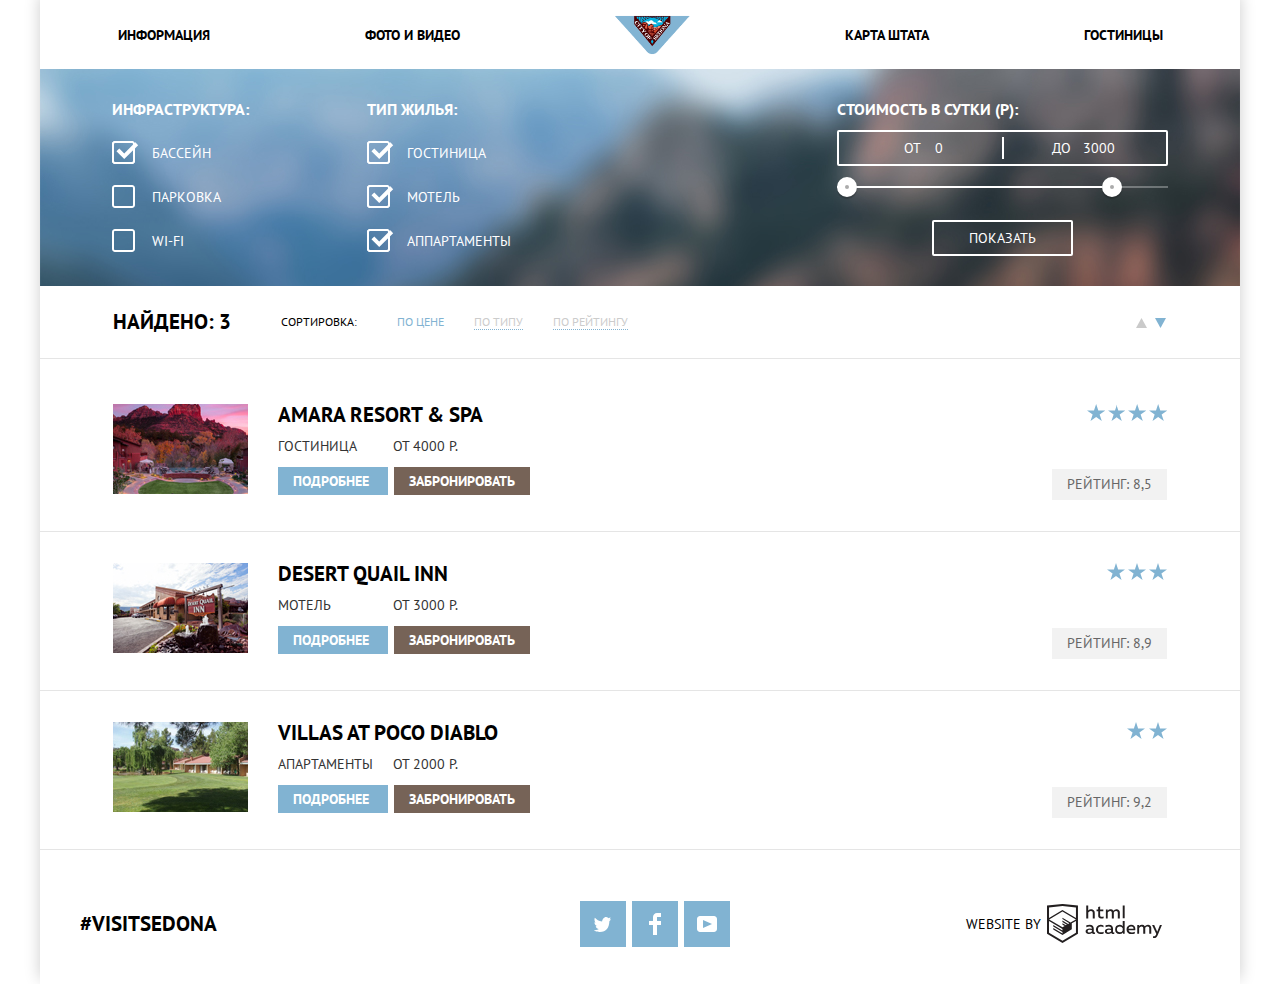
==== commit 8d33d794: "Sedona CSS 11" ====
--- a/catalog.html
+++ b/catalog.html
@@ -12,14 +12,15 @@
    <div class='wrapper'>
 
      <header class='main-header'>
-       <!-- <a class='main-header-logo'>
-         <img src='img/header/logo.svg' width='100' height='100' alt='Логотип проекта 'Седона''>
-       </a> -->
        <nav class='main-navigation'>
          <ul class='site-navigation'>
            <li><a href='#' aria-label='Info'>Информация</a></li>
            <li><a href='#' aria-label='Photo and Video'>Фото и Видео</a></li>
-           <li><a class='main-header-logo' href='/index.html' aria-label='Logo'>Логотип</a></li>
+           <li>
+             <a class='main-header-logo' href='/index.html' aria-label='Logo'>
+               <img src='../img/header/logo.svg' width='75' height='70' alt='Логотип проекта 'Седона''>
+             </a>
+           </li>
            <li><a href='#' aria-label='Map of the State'>Карта Штата</a></li>
            <li><a href='#' aria-label='Hotels'>Гостиницы</a></li>
          </ul>
--- a/css/style.css
+++ b/css/style.css
@@ -91,16 +91,16 @@
 .main-header-logo {
   display: block;
   position: relative;
-  width: 75px;
-  height: 70px;
+  /* width: 75px; */
+  /* height: 70px; */
   margin-top: -15px;
   margin-bottom: -29px;
   font-size: 0;
 
-  background-image: url('../img/header/logo.svg');
-  background-repeat: no-repeat;
-  background-position: center;
-  background-color: green;
+  /* background-image: url('../img/header/logo.svg'); */
+  /* background-repeat: no-repeat; */
+  /* background-position: center; */
+  /* background-color: green; */
 }
 
 
@@ -324,15 +324,20 @@
 /* 3.2 ФОРМА ПОИСКА ОТЕЛЯ НА ГЛАВНОЙ СТРАНИЦЕ */
 
 .hotel-search {
+  position: relative;
+  margin-bottom: -455px;
+
   width: 568px;
   padding: 55px;
   text-align: left;
+
   background-color: #fff;
   box-shadow:0 0 15px 0 rgba(0,0,0,.2);
 }
 
-.hotel-search .input {
+.hotel-search .form-row {
   margin: 0;
+  margin-bottom: 30px;
   font-family: 'PT Sans', Arial, sans-serif;
   font-weight: 700;
   line-height: 26px;
@@ -368,8 +373,11 @@
   background: #f2f2f2;
 }
 
-.input-date input {
+.input-wrap-date input {
   z-index: 1;
+  width: 100%;
+  padding: 7px 40px 6px 14px;
+  border: 2px solid transparent;
 }
 
 .calendar {
@@ -414,14 +422,15 @@
 }
 
 .search-number, .search-plus, .search-minus {
+  display: inline-block;
   width: 38px;
-  /* height: 38px; */
+  height: 38px;
   text-align: center;
+  vertical-align: middle;
   margin-left: -4px;
 }
 
 .search-minus, .search-plus {
-  /* margin-top: -2px; */
   font-family: 'PT Sans', Arial, sans-serif;
   font-size: 24px;
   line-height: 21px;
@@ -438,8 +447,8 @@
 }
 
 .hotel-search-submit-button {
-  width: 458px;
-  margin-top: 55px;
+  width: 100%;
+  margin-top: 25px;
   padding: 15px;
   background-color: #81b3d2;
 }
@@ -460,11 +469,11 @@
 
 /* 4. ПОДВАЛ */
 .main-footer {
-  position: relative;
   padding: 23px 0;
 }
 
 .main-page-footer {
+    position: relative;
     margin-top: -120px;
     background-color: rgba(249,251, 246, 0.9);
 }
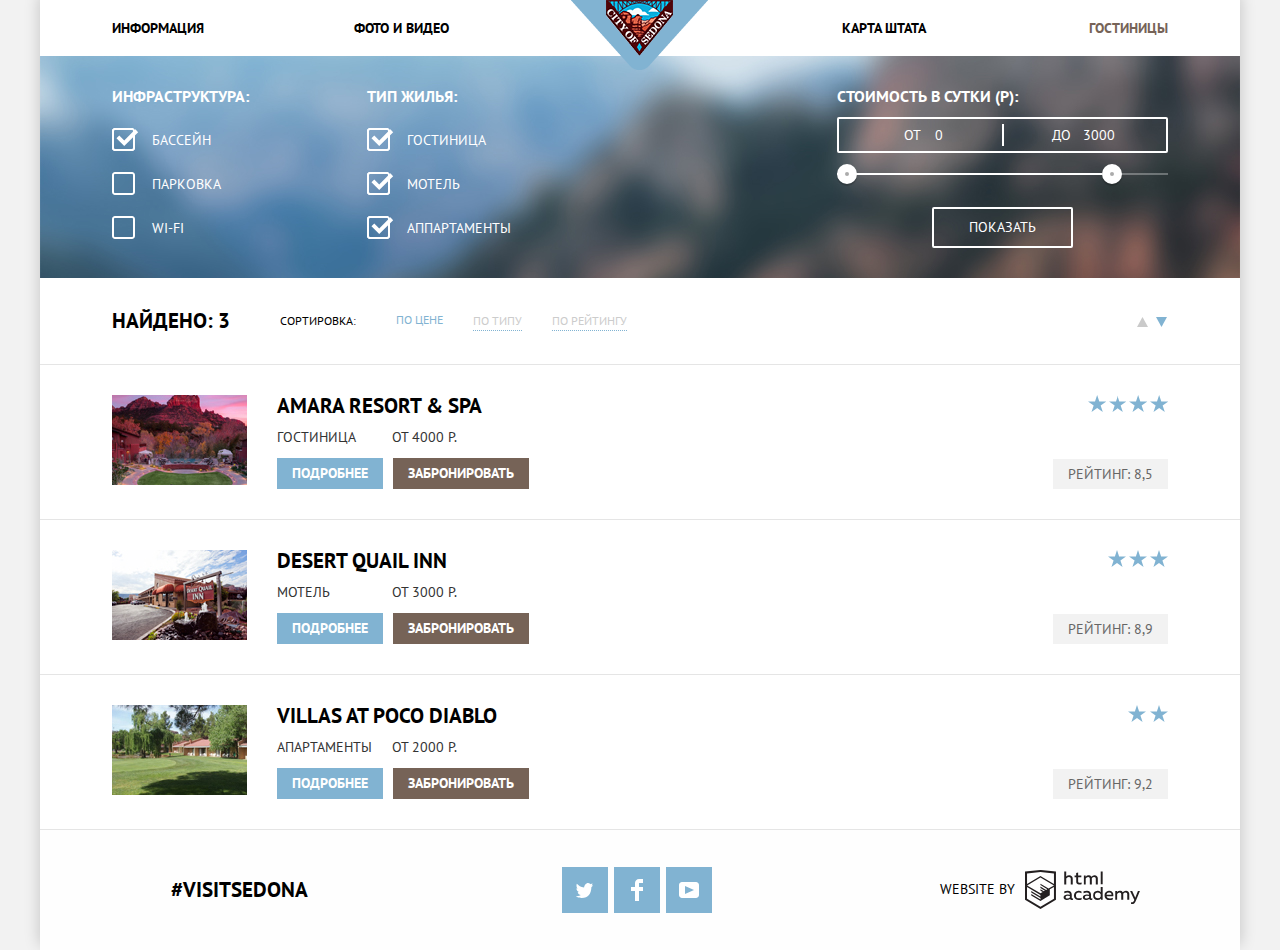
==== commit a2d2beab: "Sedona JS 2" ====
--- a/catalog.html
+++ b/catalog.html
@@ -6,23 +6,21 @@
     <link rel='stylesheet' href='css/normalize.css'>
     <link rel='stylesheet' href='https://fonts.googleapis.com/css?family=PT+Sans:400,700&amp;subset=cyrillic'>
     <link rel='stylesheet' href='css/style.css'>
-  </head>
+</head>
 
   <body>
    <div class='wrapper'>
 
      <header class='main-header'>
        <nav class='main-navigation'>
+        <a class='main-header-logo' href='index.html' aria-label='Логотип проекта "Седона"'>
+           <img src='img/header/logo.png' width='138' height='70' alt='Логотип проекта "Седона"'>
+        </a>
          <ul class='site-navigation'>
-           <li><a href='#' aria-label='Info'>Информация</a></li>
-           <li><a href='#' aria-label='Photo and Video'>Фото и Видео</a></li>
-           <li>
-             <a class='main-header-logo' href='/index.html' aria-label='Logo'>
-               <img src='../img/header/logo.svg' width='75' height='70' alt='Логотип проекта 'Седона''>
-             </a>
-           </li>
-           <li><a href='#' aria-label='Map of the State'>Карта Штата</a></li>
-           <li><a href='#' aria-label='Hotels'>Гостиницы</a></li>
+           <li><a href='#'>Информация</a></li>
+           <li><a href='#'>Фото и Видео</a></li>
+           <li><a href='#'>Карта Штата</a></li>
+           <li><a class='active'>Гостиницы</a></li>
          </ul>
        </nav>
      </header>
@@ -49,6 +47,7 @@
               <input type='checkbox' class='visually-hidden filters-checkbox' name='Infrastructure' id='filter-internet'  value='Wi-Fi' >
               <label for='filter-internet'>WI-FI</label>
             </li>
+			</ul>
           </fieldset>
 
           <fieldset class='filters-center'>
@@ -66,6 +65,7 @@
               <input type='checkbox' class='visually-hidden filters-checkbox' name='type-of-house' id='filter-apartment' value='Аппартаменты' checked>
               <label for='filter-apartment'>Аппартаменты</label>
             </li>
+			</ul>
           </fieldset>
 
           <fieldset class='filters-cost'>
@@ -83,7 +83,7 @@
               <div class='filters-range-slider filters-range-slider-min'></div>
               <div class='filters-range-slider filters-range-slider-max'></div>
             </div>
-            <button type='submit' class='filter-button'>Показать</button>
+            <button type='submit' class='btn filter-button'>Показать</button>
           </fieldset>
 
         </form>
@@ -118,7 +118,7 @@
              </div>
              <div class='catalog-info'>
                <div class='catalog-name'>
-                 <a href='#' aria-label='More Information' class='catalog-item-name'>
+                 <a href='#' class='catalog-item-name'>
                    <h3>Amara Resort & Spa</h3>
                  </a>
                </div>
@@ -127,8 +127,8 @@
                  <span class='text text-price'>От 4000 Р.</span>
                </div>
                <div class='catalog-button'>
-                 <a class='button-more' href='#' aria-label='More Information'> Подробнее </a>
-                 <a class='button-book' href='#' aria-label='Book'>Забронировать</a>
+                 <a class='btn button-more' href='#'>Подробнее</a>
+                 <a class='btn button-book' href='#'>Забронировать</a>
                </div>
             </div>
             <div class='rating'>
@@ -143,7 +143,7 @@
              </div>
              <div class='catalog-info'>
                <div class='catalog-name'>
-                 <a href='#' aria-label='More Information' class='catalog-item-name'>
+                 <a href='#' class='catalog-item-name'>
                    <h3>Desert Quail Inn</h3>
                  </a>
                </div>
@@ -152,8 +152,8 @@
                  <span class='text'>От 3000 Р.</span>
                </div>
                <div class='catalog-button'>
-                <a class='button-more' href='#' aria-label='More Information'> Подробнее </a>
-                <a class='button-book' href='#' aria-label='Book'>Забронировать</a>
+                <a class='btn button-more' href='#'>Подробнее</a>
+                <a class='btn button-book' href='#'>Забронировать</a>
               </div>
             </div>
               <div class='rating'>
@@ -168,7 +168,7 @@
              </div>
              <div class='catalog-info'>
                <div class='catalog-name'>
-                 <a href='#' aria-label='More Information' class='catalog-item-name'>
+                 <a href='#' class='catalog-item-name'>
                    <h3>Villas at Poco Diablo</h3>
                  </a>
                </div>
@@ -177,8 +177,8 @@
                  <span class='text'>От 2000 Р.</span>
                </div>
                <div class='catalog-button'>
-                <a class='button-more' href='#' aria-label='More Information'> Подробнее </a>
-                <a class='button-book' href='#' aria-label='Book'>Забронировать</a>
+                <a class='btn button-more' href='#'>Подробнее</a>
+                <a class='btn button-book' href='#'>Забронировать</a>
               </div>
             </div>
             <div class='rating'>
@@ -193,26 +193,26 @@
     <footer class='main-footer'>
       <div class='footer-container'>
         <div class='footer-item'>
-          <a class='transfer' href='#' aria-label='Visit Sedona'>#VISITSEDONA</a>
+          <span class='transfer'>#VISITSEDONA</span>
         </div>
 
-        <div class='footer-item footer-social'>
+        <div class='footer-item'>
         <ul class='social-list'>
           <li class='social-element'>
-            <a class='social-button twitter' href='#' aria-label='Twitter'>Twitter </a>
+            <a class='social-button twitter' href='#'>Twitter </a>
           </li>
           <li class='social-element'>
-            <a class='social-button facebook' href='#' aria-label='Facebook'>Facebook</a>
+            <a class='social-button facebook' href='#'>Facebook</a>
           </li>
           <li class='social-element'>
-            <a class='social-button youtube' href='#' aria-label='Youtube'>Youtube</a>
+            <a class='social-button youtube' href='#'>Youtube</a>
           </li>
         </ul>
       </div>
 
       <div class='footer-item'>
-      <a class='copyright' href='https://htmlacademy.ru' aria-label='HTML academy'> Website By
-        <div class="copyright-image"></div>
+      <a class='copyright' href='https://htmlacademy.ru/intensive/htmlcss' target='_blank'> Website By
+        <div class='copyright-image'></div>
       </a>
     </div>
   </div>
--- a/css/style.css
+++ b/css/style.css
@@ -5,18 +5,17 @@
 body {
   margin: 0;
   padding: 0;
-
   font-family: 'PT Sans', Arial, sans-serif;
   font-size: 14px;
   line-height: 21px;
   color: #333333;
   text-transform: uppercase;
-
-  backrgound-color: #f2f2f2;
-}
-
-body * {
+  background-color: #f2f2f2;
   box-sizing: border-box;
+}
+
+*, *::before, *::after { 
+  box-sizing: inherit; 
   outline: none;
 }
 
@@ -31,12 +30,12 @@
   text-decoration: none;
 }
 
-button {
-  font: inerit;
-  text-align:center;
+button{
+  font: inherit;
+  text-align: center;
   vertical-align: middle;
   text-transform: uppercase;
-  border:none;
+  border: none;
   cursor: pointer;
 }
 
@@ -54,27 +53,41 @@
 /* 1. HEADER */
 
 .main-navigation {
+  position: relative;
+}
+
+.site-navigation {
+  display: flex;
+  list-style: none;
+  margin: 0;
+  padding: 0;
+}
+
+.site-navigation li {
+	width: 25%;
+	padding: 15px 14px;
+	text-align: left;
+}
+
+.site-navigation li:first-of-type {
+	padding-left: 72px;
+}
+
+.site-navigation li:last-of-type {
+	padding-right: 72px;
+}
+
+.site-navigation li:nth-last-of-type(2), 
+.site-navigation li:last-of-type {
+	text-align: right;
+}
+
+.site-navigation a {
   line-height: 26px;
   font-weight: 700;
   color: #000000;
 }
 
-.site-navigation {
-  display:flex;
-  flex-direction: row;
-  align-items: center;
-  justify-content: space-around;
-  flex-wrap: nowrap;
-  width: 100%;
-  list-style: none;
-  margin: 0;
-  padding: 15px 0;
-}
-
-.site-navigation a {
-  color: #000000;
-}
-
 .site-navigation a:hover {
   color: #81b3d2;
 }
@@ -84,30 +97,25 @@
 }
 
 .site-navigation a:active, .site-navigation a.active {
-  color: #766357
-}
-
+  color: #766357;
+}
 
 .main-header-logo {
   display: block;
-  position: relative;
-  /* width: 75px; */
-  /* height: 70px; */
-  margin-top: -15px;
-  margin-bottom: -29px;
+  position: absolute;
+  top: 0;
+  left: 50%;
+  width: 138px;
+  height: 70px;
+  margin-left: -69px;
   font-size: 0;
-
-  /* background-image: url('../img/header/logo.svg'); */
-  /* background-repeat: no-repeat; */
-  /* background-position: center; */
-  /* background-color: green; */
-}
-
+  z-index: 1;
+}
 
 /* 2 ИНФОРМАЦИОННАЯ СЕКЦИЯ НА ОСНОВНОЙ СТРАНИЦЕ */
 /* 2.1. БАННЕР И ЗАГОЛОВОК */
 .main-banner {
-  height: 512px;
+  height: 508px;
   background-image:
   url('../img/main-page/main-page-welcome.png'),
   url('../img/main-page/main-page-background-form.png'),
@@ -115,76 +123,80 @@
   background-repeat: no-repeat;
   background-color: #88bad8;
   background-position: center 76px, center bottom, center -58px;
-  /* Картинка для фона - менять картинку или размеры */
 }
 
 .info {
   text-align: center;
 }
 
-.info h3 {
+.info h2 {
   font-size: 21px;
   font-weight: 700;
   color: #000000;
 }
 
 .advantage {
-  margin:0;
-  padding: 50px 350px;
-  display:flex;
+  margin: 0;
+  padding: 54px 350px;
+  display: flex;
   flex-direction: row;
   align-items: center;
   flex-wrap: wrap;
 }
 
-.advantage h3 {
-  width: 440px;
+.advantage h2 {
   margin-top: 10px;
   margin-bottom: 30px;
 }
 
 .advantage .text {
-  width: 500px;
   line-height: 26px;
 }
 
 /* 2.2. ПЯТЬ ПРИЧИН */
-/* 2.2.1. ГОЛУБЫЕ КВАДРАТЫ */
-.odd {
+
+.info-section {
   margin:0;
   padding:0;
   display: flex;
   flex-direction: row;
   justify-content: space-between;
-  width: 100%;
-
+}
+
+.info-section.odd {
   color: #ffffff;
   background-color: #81b3d2;
 }
 
-.odd h3 {
+.odd h2 {
   color: #ffffff;
 }
 
+.info-section.reverse {
+  background-color: #eeeeee;
+}
+
 .info-cell {
-  flex-direction: column;
-  justify-content: center;
-  flex-wrap: wrap;
-  width: 400px;
+  width: 33%;
   text-align: center;
-  padding: 32px 50px 56px;
- }
-
- .info-section .text {
-   margin-top: 20px;
- }
+  padding: 45px 50px 58px;
+}
+ 
+.info-section h2 {
+  margin-top: 0;
+  margin-bottom: 24px;
+}
+
+.info-section .text {
+  margin-top: 24px;
+}
 
 .number:before, .number:after {
   content:'—';
   padding: 0 3px;
 }
 
-.info-section-background-1, .info-section-background-2 {
+.info-section-background {
   width: 800px;
   background-repeat: no-repeat;
   background-color: #88bad8;
@@ -198,76 +210,39 @@
   background-image: url('../img/main-page/main-page-info-background-2.jpg');
 }
 
-/* 2.2.2. ДОМ, ГАБМБУРГЕР, ПОДАРОК */
-
-.info-section ul {
-  list-style: none;
-}
-
-.second .features-list {
-  margin:0;
-  padding:0;
-  list-style: none;
-  display: flex;
-  align-items: center;
-  justify-content: space-around;
-  width: 100%;
-}
-.features-item {
-  width: 33.33%;
-  padding: 44px 50px 80px;
-}
-
-.features-item h3 {
-  margin: 0 0 22px;
-}
-
-.info .icon {
+.info-section.info-section-with-icons .info-cell {
+  padding-bottom: 77px;
+}
+
+.info-section .icon {
   background-repeat: no-repeat;
   margin: auto;
   margin-bottom: 30px;
   margin-top: 15px;
 }
 
-.house {
+.icon.house {
   width: 75px;
   height: 72px;
   background-image: url('../img/main-page/icon-house.svg');
 }
 
-.hamburger {
+.icon.hamburger {
   width: 74px;
   height: 70px;
   background-image: url('../img/main-page/icon-hamburger.svg');
 }
 
-.gift {
+.icon.gift {
   width: 64px;
   height: 76px;
   background-image: url('../img/main-page/icon-gift.svg');
 }
 
-/* 2.2.3. СЕРЫЕ КВАДРАТЫ */
-
-
-.last .features-list {
-  margin:0;
-  padding:0;
-  list-style: none;
-  display: flex;
-  align-items: center;
-  justify-content: space-around;
-  width: 100%;
-  background-color: #eeeeee;
-}
-
-.last .features-item {
-  padding-bottom: 65px;
-}
-
 /* 3. ПОИСК ОТЕЛЯ НА ОСНОВНОЙ СТРАНИЦЕ */
 
-.main-page-hotel-search {
+.hotel-search {
+  position: relative;
   margin: 0 auto;
   padding: 0;
   width: 568px;
@@ -275,25 +250,22 @@
   line-height: 24px;
 }
 
-.main-page-hotel-search .caption {
+.hotel-search-header {
+  width: 568px;
+  padding: 45px 0;
+  text-align: center;
+}
+
+.hotel-search-header .caption {
+  margin-top: 0;
+  margin-bottom: 30px;
   font-size: 30px;
   font-weight: 700;
   line-height: 36px;
 }
 
-
-.hotel-search-header {
-  width: 568px;
-  text-align: center;
-  padding-top: 44px;
-  padding-bottom: 44px;
-}
-
-.hotel-search-header .caption {
-  margin-bottom: 35px;
-}
-
-.hotel-search-button, .hotel-search-submit-button {
+.hotel-search .btn {
+  width: 100%;
   font-family: 'PT Sans', Arial, sans-serif;
   font-size: 21px;
   font-weight:700;
@@ -302,70 +274,90 @@
   color: #ffffff;
 }
 
-.hotel-search-button {
-  width: 100%;
+.hotel-search .hotel-search-button {
   padding: 30px;
   background-color: #766357;
 }
 
-.hotel-search-button:hover {
+.hotel-search .hotel-search-button:hover,
+.hotel-search .hotel-search-button:focus {
   background-color: #604e43;
 }
 
-.hotel-search-button:active {
+.hotel-search .hotel-search-button:active {
   background-color: #503e33;
 }
 
-.hotel-search-button:focus,
-.hotel-search-submit-button:focus {
-  color: rgba (255, 255, 255, 0.3);
-}
-
-/* 3.2 ФОРМА ПОИСКА ОТЕЛЯ НА ГЛАВНОЙ СТРАНИЦЕ */
-
-.hotel-search {
-  position: relative;
-  margin-bottom: -455px;
-
+.hotel-search .btn:active {
+  color: rgba(255, 255, 255, 0.3);
+}
+
+.hotel-search-form {
+  display: none;
+  position: absolute;
+  top: 100%;
+  left: 50%;
+  z-index: 3;
   width: 568px;
+  margin-left: -284px;
   padding: 55px;
   text-align: left;
-
   background-color: #fff;
   box-shadow:0 0 15px 0 rgba(0,0,0,.2);
-}
-
-.hotel-search .form-row {
+  animation: bounce 0.6s;
+}
+
+@keyframes bounce {
+  0% {
+    transform: translateY(-86px);
+  }
+
+  100% {
+    transform: translateY(0);
+  }
+}
+
+.hotel-search-form.show {
+  display: block;
+}
+
+.hotel-search-form .form-row {
   margin: 0;
+  padding: 0;
   margin-bottom: 30px;
   font-family: 'PT Sans', Arial, sans-serif;
   font-weight: 700;
   line-height: 26px;
-  padding: 10px 0;
-}
-
-.hotel-search input {
+}
+
+.hotel-search-form input {
   padding: 4px 14px;
   background-color: #f2f2f2;
+  font-family: 'PT Sans', Arial, sans-serif;
+  font-weight: 700;
+  text-transform: uppercase;
   border:none;
 }
 
-.hotel-search input:hover {
+.hotel-search-form input:hover {
   background-color: #ebebeb;
 }
 
-.hotel-search input:focus {
+.hotel-search-form input:focus {
   background-color: #ffffff;
-  border: 2px solid #e5e5e5;
-}
-
-.label {
+}
+
+.hotel-search-form .label {
   display: inline-block;
   width: 112px;
   margin:0;
 }
 
-.input-wrap {
+.hotel-search-form .label-last {
+  width: 70px;
+}
+
+.hotel-search-form .input-wrap {
   position: relative;
   display: inline-block;
   width: 340px;
@@ -373,49 +365,47 @@
   background: #f2f2f2;
 }
 
-.input-wrap-date input {
+.hotel-search-form .input-wrap-number {
+  width: 110px;
+}
+
+.hotel-search-form .input-wrap-date input {
   z-index: 1;
   width: 100%;
   padding: 7px 40px 6px 14px;
   border: 2px solid transparent;
 }
 
-.calendar {
+.hotel-search-form .input-wrap-date input:focus {
+  border: 2px solid #e5e5e5;
+}
+
+.hotel-search-form .calendar {
   content: "";
   position: absolute;
   z-index: 2;
   font-size: 0;
-
   width:  21px;
   height: 22px;
-
   margin-top: -11px;
   right: 10px;
   top: 50%;
-
   background-color: transparent;
   background-image: url('../img/main-page/calendar.svg');
   background-repeat: no-repeat;
   background-position: 0 0;
 }
 
-.calendar:hover {
+.hotel-search-form .calendar:hover,
+.hotel-search-form .calendar:focus {
   background-image: url('../img/main-page/calendar-hover.svg');
 }
 
-.calendar:active {
+.hotel-search-form .calendar:active {
   background-image: url('../img/main-page/calendar-active.svg');
 }
 
-.input-wrap-number {
-  width: 110px;
-}
-
-.label-last {
-  width: 70px;
-}
-
-.search-input-number{
+.search-input-number {
   display: flex;
   flex-direction: row;
   justify-content: space-between;
@@ -438,7 +428,8 @@
   background-color: #f2f2f2;
 }
 
-.search-minus:hover, .search-plus:hover {
+.search-minus:hover, .search-plus:hover,
+.search-minus:focus, .search-plus:focus {
   color: #000000;
 }
 
@@ -453,7 +444,8 @@
   background-color: #81b3d2;
 }
 
-.hotel-search-submit-button:hover {
+.hotel-search-submit-button:hover,
+.hotel-search-submit-button:focus {
   background-color: #669ec0;
 }
 
@@ -462,61 +454,67 @@
 }
 
 .map {
-  background-image: url('../img/main-page/map');
-  background-position: no-repeat;
+  position: relative;
+  height: 593px;
+  margin-bottom: -120px;
+}
+
+.map p {
+  position: absolute;
+  top: 0;
+  margin: 0;
+  z-index: 1;
   background-color: #f2f1ef;
+}
+
+.map iframe {
+  position: relative;
+  z-index: 2;
+}
+
+.map img {
+  display: block;
 }
 
 /* 4. ПОДВАЛ */
 .main-footer {
-  padding: 23px 0;
-}
-
-.main-page-footer {
-    position: relative;
-    margin-top: -120px;
-    background-color: rgba(249,251, 246, 0.9);
+  position: relative;
+  padding: 37px 0;
+  z-index: 3;
+  background-color: rgba(254,254,254,0.9);
 }
 
 .footer-container {
-  display:flex;
+  display: flex;
   align-items: center;
-  justify-content: space-around;
 }
 
 .footer-item {
   width: 33.33%;
-  text-align: center
+  text-align: center;
 }
 
 .transfer {
-  width: 145px;
-  margin-right: 250px;
-
   font-size: 21px;
   font-weight: 700;
   line-height: 26px;
   color: #000000;
 }
 
-.footer-social {
-  width: 200px;
-}
-
 .social-list {
   display: flex;
-  flex-wrap: wrap;
+  justify-content: center;
+  margin: 0;
+  padding: 0;
   list-style: none;
 }
 
 .social-button {
-  display:flex;
+  display: flex;
   width: 46px;
   height: 46px;
   margin-right: 6px;
-
   font-size: 0;
-
   background-color: #81b3d2;
   background-repeat :no-repeat;
   background-position: center;
@@ -528,38 +526,34 @@
 
 .social-button:active {
   background-color: #5496bd;
-  opacity: 0.3;
 }
 
 .twitter {
-  background-image:  url('../img/footer/twitter.svg');
+  background-image: url('../img/footer/twitter.svg');
 }
 
 .facebook {
-  background-image:  url('../img/footer/facebook.svg');
+  background-image: url('../img/footer/facebook.svg');
 }
 
 .youtube {
-  background-image:  url('../img/footer/youtube.svg');
+  background-image: url('../img/footer/youtube.svg');
 }
 
 .copyright {
-  display: flex;
-  align-items: center;
-
-  width: 241px;
-  margin-left: auto;
-
+  display: inline-block;
   line-height: 26px;
   color: #000000;
 }
 
 .copyright-image {
-    width: 115px;
-    height: 41px;
-    margin-left: 6px;
-    background-image:  url('../img/footer/logo-htmlacademy.svg');
-    background-repeat: no-repeat;
+  display: inline-block;
+  width: 115px;
+  height: 41px;
+  margin-left: 6px;
+  background-image: url('../img/footer/logo-htmlacademy.svg');
+  background-repeat: no-repeat;
+  vertical-align: middle;
 }
 
 .copyright-image:hover {
@@ -581,7 +575,6 @@
 .filters-form {
   display:flex;
   flex-direction: row;
-  align-items: space-between;
   flex-wrap: nowrap;
   width: 100%;
   padding: 30px 72px;
@@ -778,10 +771,10 @@
   display: flex;
   flex-direction: row;
   flex-wrap: nowrap;
-  justify-content: left;
+  justify-content: flex-start;
   width: 100%;
   border-bottom: 1px solid #e5e5e5;
-  padding: 23px 73px;
+  padding: 30px 72px;
   align-items: center;
 }
 /* 6.1 СОРТИРОВКА ПО ЦЕНЕ... */
@@ -805,7 +798,6 @@
   display: flex;
   flex-direction: row;
   flex-wrap: nowrap;
-  width: 250 px;
 }
 
 .catalog-sorting-item {
@@ -879,6 +871,7 @@
 
 /* 7. КАТАЛОГ-СПИСОК РЕЗУЛЬТАТОВ*/
 .catalog-list {
+  margin: 0;
   padding: 0;
   list-style: none;
 }
@@ -886,9 +879,9 @@
 .catalog-item {
   display: flex;
   flex-direction: row;
-  justify-content: left;
+  justify-content: flex-start;
   width: 100%;
-  padding: 31px 73px;
+  padding: 30px 72px;
   border-bottom: 1px solid #e5e5e5;
 }
 
@@ -896,6 +889,10 @@
   margin-right: 30px;
 }
 
+.catalog-item-image img {
+  display: block;
+}
+
 .catalog-info {
   margin-top: -23px;
 }
@@ -905,7 +902,7 @@
 }
 
 .catalog-text {
-  margin-bottom: 14px;
+  margin-bottom: 10px;
 }
 
 .catalog-result, .catalog-item h3 {
@@ -931,7 +928,8 @@
   width: 111px;
 }
 
-.button-more, .button-book {
+.catalog-button .btn {
+  display: inline-block;
   font-family: 'PT Sans', Arial, sans-serif;
   font-weight: 700;
   color: #ffffff;
@@ -939,33 +937,34 @@
   padding: 5px 15px;
 }
 
-.button-more:active,
-.button-book:active {
-  color: rgba (255, 255, 255, 0.3);
-}
-
-.button-more {
+.catalog-button .btn:active {
+  color: rgba(255, 255, 255, 0.3);
+}
+
+.catalog-button .button-more {
   margin-right: 6px;
   background-color: #81b3d2;
 }
 
-.button-more:hover {
+.catalog-button .button-more:hover,
+.catalog-button .button-more:focus {
   background-color: #669ec0;
 }
 
-.button-more:active {
+.catalog-button .button-more:active {
   background-color: #5496bd;
 }
 
-.button-book{
+.catalog-button .button-book{
   background-color: #766357;
 }
 
-.button-book:hover {
+.catalog-button .button-book:hover,
+.catalog-button .button-book:focus {
   background-color: #604e43;
 }
 
-.button-book:active {
+.catalog-button .button-book:active {
   background-color: #503e33;
 }
 
